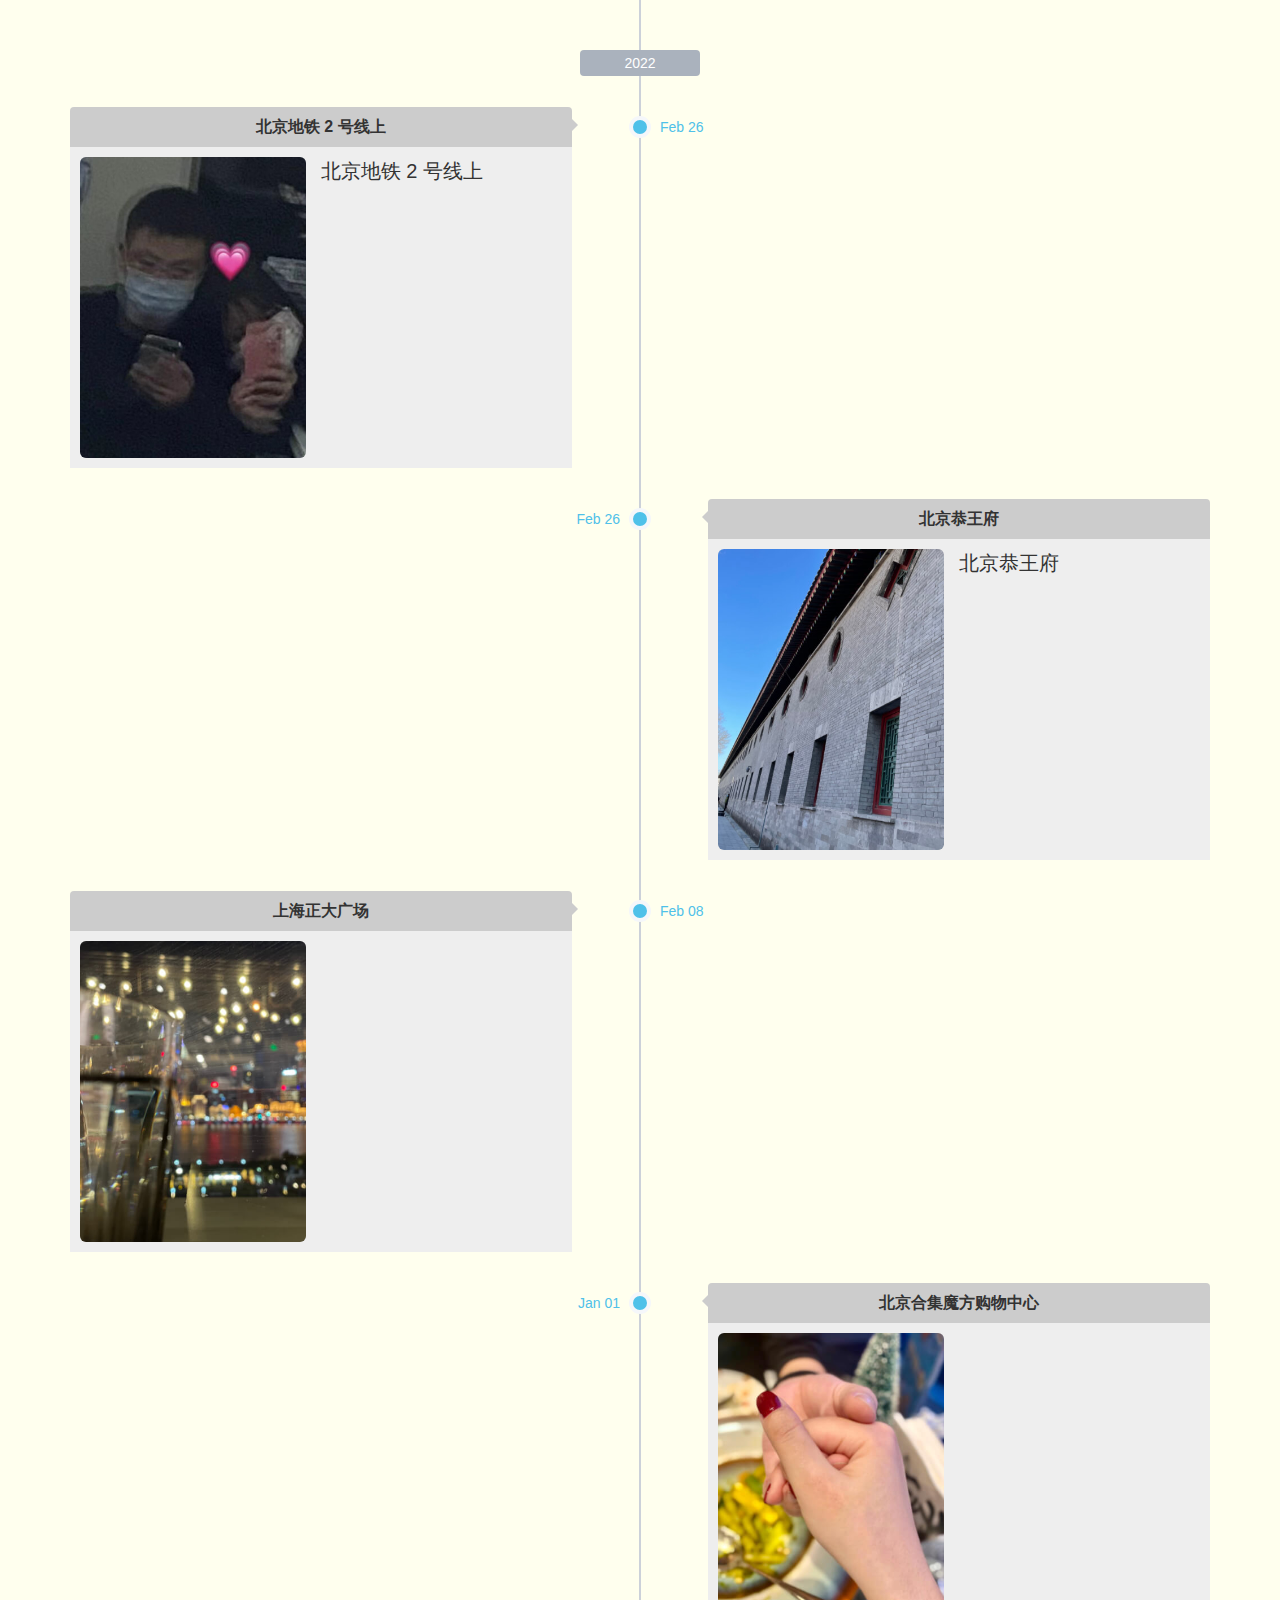
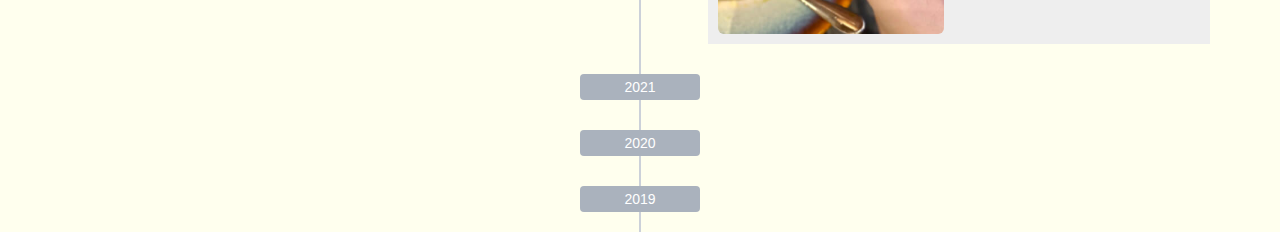
==== timeline/index.html @ 3b794067 "timeline-2022" ====
﻿<!DOCTYPE html>
<html lang="zh">
<head>
  <meta charset="UTF-8">
  <meta http-equiv="X-UA-Compatible" content="IE=edge,chrome=1">
  <meta name="viewport" content="width=device-width, initial-scale=1.0">
  <title>Miss Liao and Mr Ye -- Timeline</title>
  <link href="https://cdn.jsdelivr.net/npm/bootstrap@3.3.4/dist/css/bootstrap.min.css" rel="stylesheet">
  <link rel="stylesheet" type="text/css" href="style.css" />
  <link rel="stylesheet" type="text/css" href="../style.css" />
</head>
<body>
  <div class="container">
    <div class="row">
      <div class="col-md-12">
        <div class="VivaTimeline">
          <dl>
            <dt>2022</dt>
            <dd class="pos-left clearfix">
              <div class="circ"></div>
              <div class="time">Feb 26</div>
              <div class="events">
                <div class="events-header">北京地铁 2 号线上</div>
                <div class="events-body">
                  <div class="row">
                    <div class="col-md-6 pull-left">
                      <img class="events-object img-responsive img-rounded" src="images/2022/004.jpg" />
                    </div>
                    <div class="events-desc">
                      北京地铁 2 号线上
                    </div>
                  </div>
                </div>
              </div>
            </dd>
            <dd class="pos-right clearfix">
              <div class="circ"></div>
              <div class="time">Feb 26</div>
              <div class="events">
                <div class="events-header">北京恭王府</div>
                <div class="events-body">
                  <div class="row">
                    <div class="col-md-6 pull-left">
                      <img class="events-object img-responsive img-rounded" src="images/2022/003.jpg" />
                    </div>
                    <div class="events-desc">
                      北京恭王府
                    </div>
                  </div>
                </div>
              </div>
            </dd>
            <dd class="pos-left clearfix">
              <div class="circ"></div>
              <div class="time">Feb 08</div>
              <div class="events">
                <div class="events-header">上海正大广场</div>
                <div class="events-body">
                  <div class="row">
                    <div class="col-md-6 pull-left">
                      <img class="events-object img-responsive img-rounded" src="images/2022/002.jpg" />
                    </div>
                    <div class="events-desc">
                      
                    </div>
                  </div>
                </div>
              </div>
            </dd>
            <dd class="pos-right clearfix">
              <div class="circ"></div>
              <div class="time">Jan 01</div>
              <div class="events">
                <div class="events-header">北京合集魔方购物中心</div>
                <div class="events-body">
                  <div class="row">
                    <div class="col-md-6 pull-left">
                      <img class="events-object img-responsive img-rounded" src="images/2022/001.jpg" />
                    </div>
                    <div class="events-desc">
                      
                    </div>
                  </div>
                </div>
              </div>
            </dd>
            <dt>2021</dt>
            <dt>2020</dt>
            <dt>2019</dt>
          </dl>
        </div>
      </div>
    </div>
  </div>
  <script src="https://cdn.jsdelivr.net/npm/jquery@3.6.0/dist/jquery.min.js"></script>
  <script src="https://cdn.jsdelivr.net/npm/bootstrap@3.3.4/dist/js/bootstrap.min.js"></script>
  <script type="text/javascript" src="script.js"></script>
  <script type="text/javascript">
    $(document).ready(function () {
      $('.VivaTimeline').vivaTimeline({
        carousel: true,
        carouselTime: 3000
      });
    });
  </script>
</body>
</html>
---- timeline/style.css ----
.VivaTimeline dl {
    position: relative;
    top: 0;
    padding: 20px 0;
    margin: 0
}

.VivaTimeline dl:before {
    position: absolute;
    top: 0;
    bottom: 0;
    left: 50%;
    z-index: 100;
    width: 2px;
    margin-left: -1px;
    content: '';
    background-color: #ccd1d9
}

.VivaTimeline dl dt {
    position: relative;
    top: 30px;
    z-index: 200;
    width: 120px;
    padding: 3px 5px;
    margin: 0 auto 30px;
    font-weight: 400;
    color: #fff;
    text-align: center;
    background-color: #aab2bd;
    border-radius: 4px;
    -webkit-border-radius: 4px;
    -moz-border-radius: 4px
}

.VivaTimeline dl dd {
    position: relative;
    z-index: 200
}

.VivaTimeline dl dd .circ {
    position: absolute;
    top: 40px;
    left: 50%;
    z-index: 200;
    width: 22px;
    height: 22px;
    margin-left: -11px;
    background-color: #4fc1e9;
    border: 4px solid #f5f7fa;
    border-radius: 50%;
    -webkit-border-radius: 50%;
    -moz-border-radius: 50%
}

.VivaTimeline dl dd .time {
    position: absolute;
    top: 31px;
    left: 50%;
    display: inline-block;
    width: 100px;
    padding: 10px 20px;
    color: #4fc1e9
}

.VivaTimeline dl dd .events {
    position: relative;
    width: 44%;
    padding: 10px 0 0;
    margin-top: 31px;
    background-color: #CCC;
    border-radius: 4px;
    -webkit-border-radius: 4px;
    -moz-border-radius: 4px
}

.VivaTimeline dl dd .events:before {
    position: absolute;
    top: 12px;
    width: 0;
    height: 0;
    content: '';
    border-style: solid;
    border-width: 6px
}

.VivaTimeline dl dd .events .events-object {
    margin: 0 auto;
}

.VivaTimeline dl dd .events .events-header {
    min-height: 30px;
    line-height: 20px;
    text-align: center;
    font-size: 16px;
    font-weight: bold;
    cursor: pointer;
}

.VivaTimeline dl dd .events .events-body {
    overflow: hidden;
    zoom: 1;
    background-color: #EEE;
    padding: 10px;    
}
.VivaTimeline dl dd .events .events-body .row{
    display: none;  
}

.VivaTimeline dl dd .events .events-body .events-desc {
    padding: 0 30px;
    font-size: 20px;
}

.VivaTimeline dl dd .events .events-footer {
    text-align:center;
}
.VivaTimeline dl dd .events .events-footer ol {
    list-style: none; 
    margin: 0 auto; 
    padding: 0;
}
.VivaTimeline dl dd .events .events-footer ol li {
    background: #32b487; 
    border-radius: 5px; 
    margin: 10px; 
    display: inline-block; 
    width: 10px; 
    height: 10px;
    cursor: pointer;
}
.VivaTimeline dl dd .events .events-footer ol .active{
    transform: scale(2);
}

.VivaTimeline dl dd.pos-right .time {
    margin-left: -100px;
    text-align: right
}

.VivaTimeline dl dd.pos-right .events {
    float: right
}

.VivaTimeline dl dd.pos-right .events:before {
    left: -12px;
    border-color: transparent #CCC transparent transparent
}

.VivaTimeline dl dd.pos-left .time {
    margin-left: 0;
    text-align: left
}

.VivaTimeline dl dd.pos-left .events {
    float: left
}

.VivaTimeline dl dd.pos-left .events:before {
    right: -12px;
    border-color: transparent transparent transparent #CCC
}

.VivaTimeline .carousel-indicators{
    bottom: 0;
}

@media screen and (max-width: 767px) {
    .VivaTimeline dl:before {
        left: 90px
    }
    .VivaTimeline dl dt {
        margin: 0 30px 30px
    }
    .VivaTimeline dl dd .circ {
        left: 90px
    }
    .VivaTimeline dl dd .time {
        left: 20px
    }
    .VivaTimeline dl dd.pos-left .time {
        padding: 10px 0;
        margin-left: 0;
        text-align: left
    }
    .VivaTimeline dl dd.pos-left .events {
        float: right;
        width: 73%;
        margin-right: 4%;
    }
    .VivaTimeline dl dd.pos-left .events:before {
        left: -12px;
        border-color: transparent #CCC transparent transparent
    }
    .VivaTimeline dl dd.pos-right .time {
        padding: 10px 0;
        margin-left: 0;
        text-align: left
    }
    .VivaTimeline dl dd.pos-right .events {
        float: right;
        width: 73%;
        margin-right: 4%;
    }
}

@media screen and (max-width: 500px) {
    .VivaTimeline dl dd.pos-left .events {
        float: right;
        width: 63%;
        margin-right: 4%;
    }
    .VivaTimeline dl dd.pos-right .events {
        float: right;
        width: 63%;
        margin-right: 4%;
    }
}
---- style.css ----
@font-face {
    font-family: digit;
    src: url("digital-7_mono.ttf") format("truetype");
}

body {
    margin: 0;
    padding: 0;
    background: #ffe;
    overflow: auto
}

a:link {
    text-decoration: none;
    color: black;
}
a:visited {
    text-decoration: none;
    color: black;
}
a:hover {
    text-decoration: none;
    color: black;
}
a:active {
    text-decoration: none;
    color: black;
}
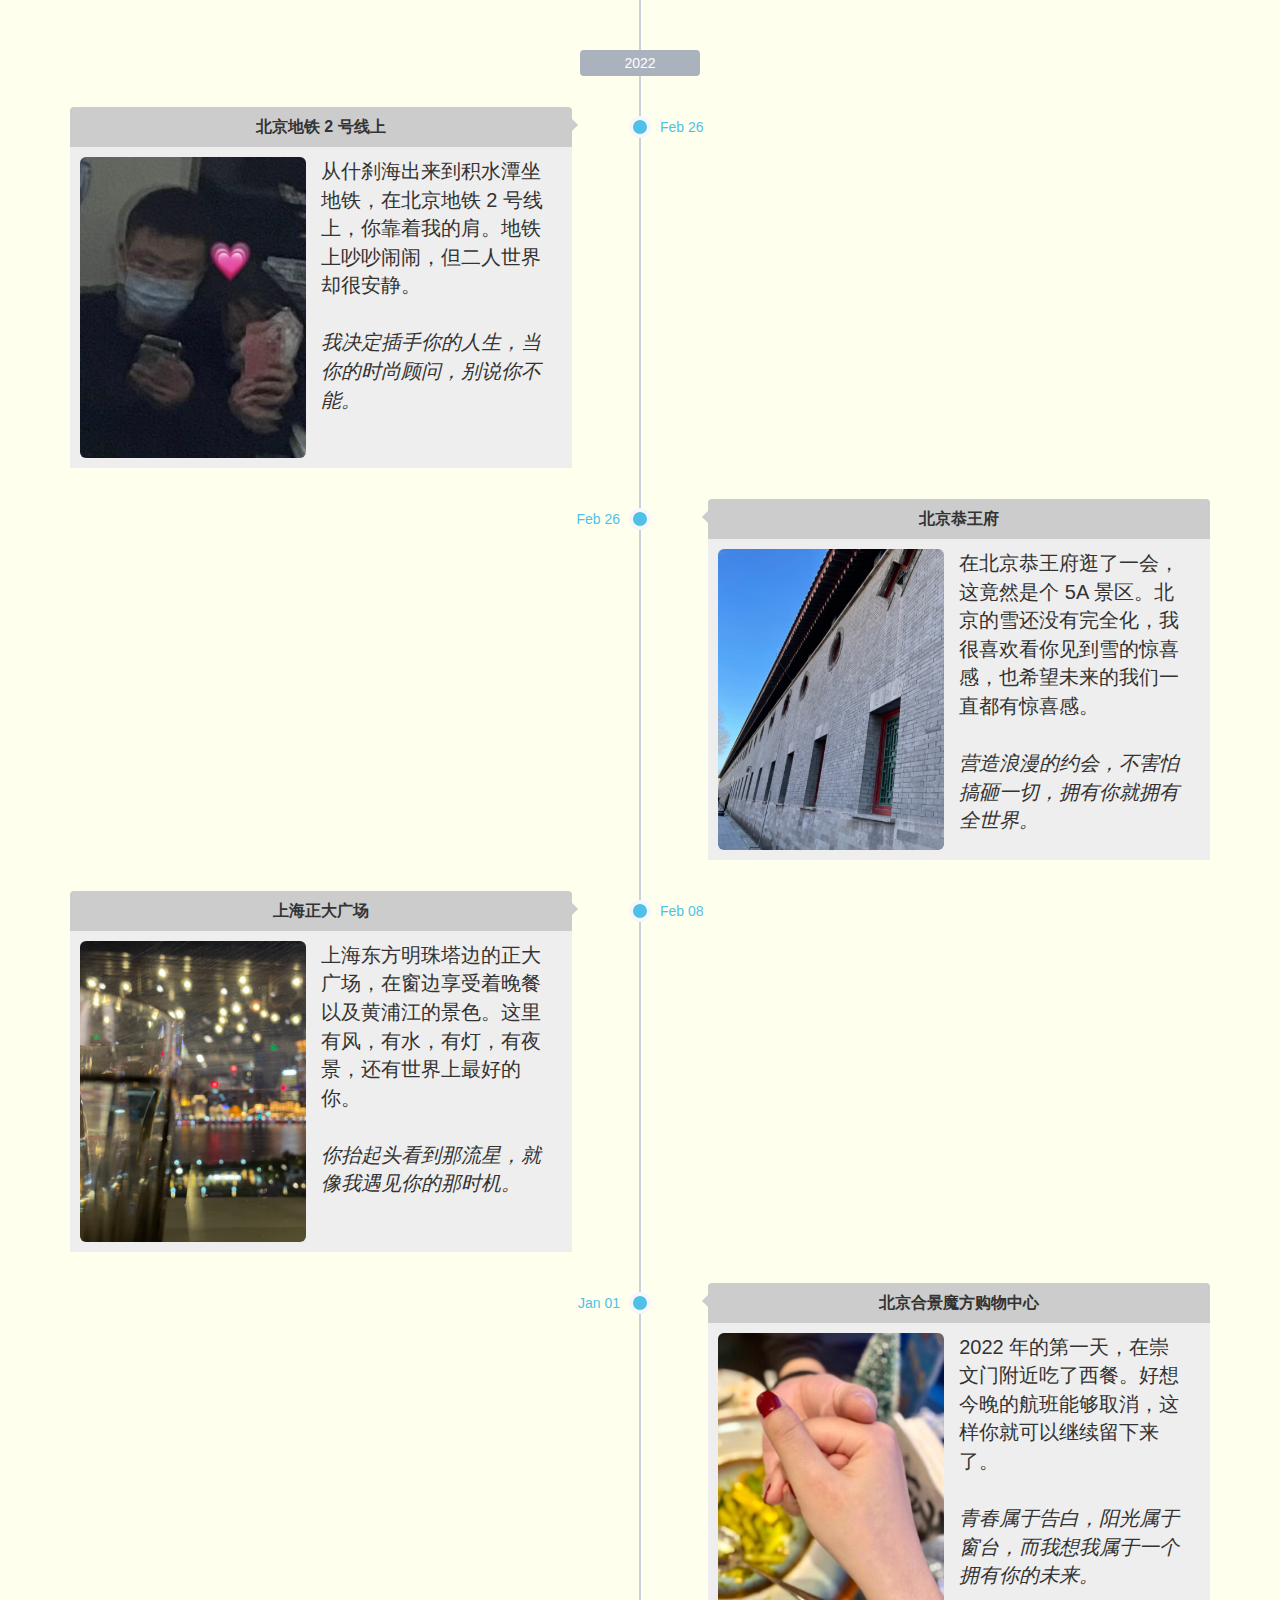
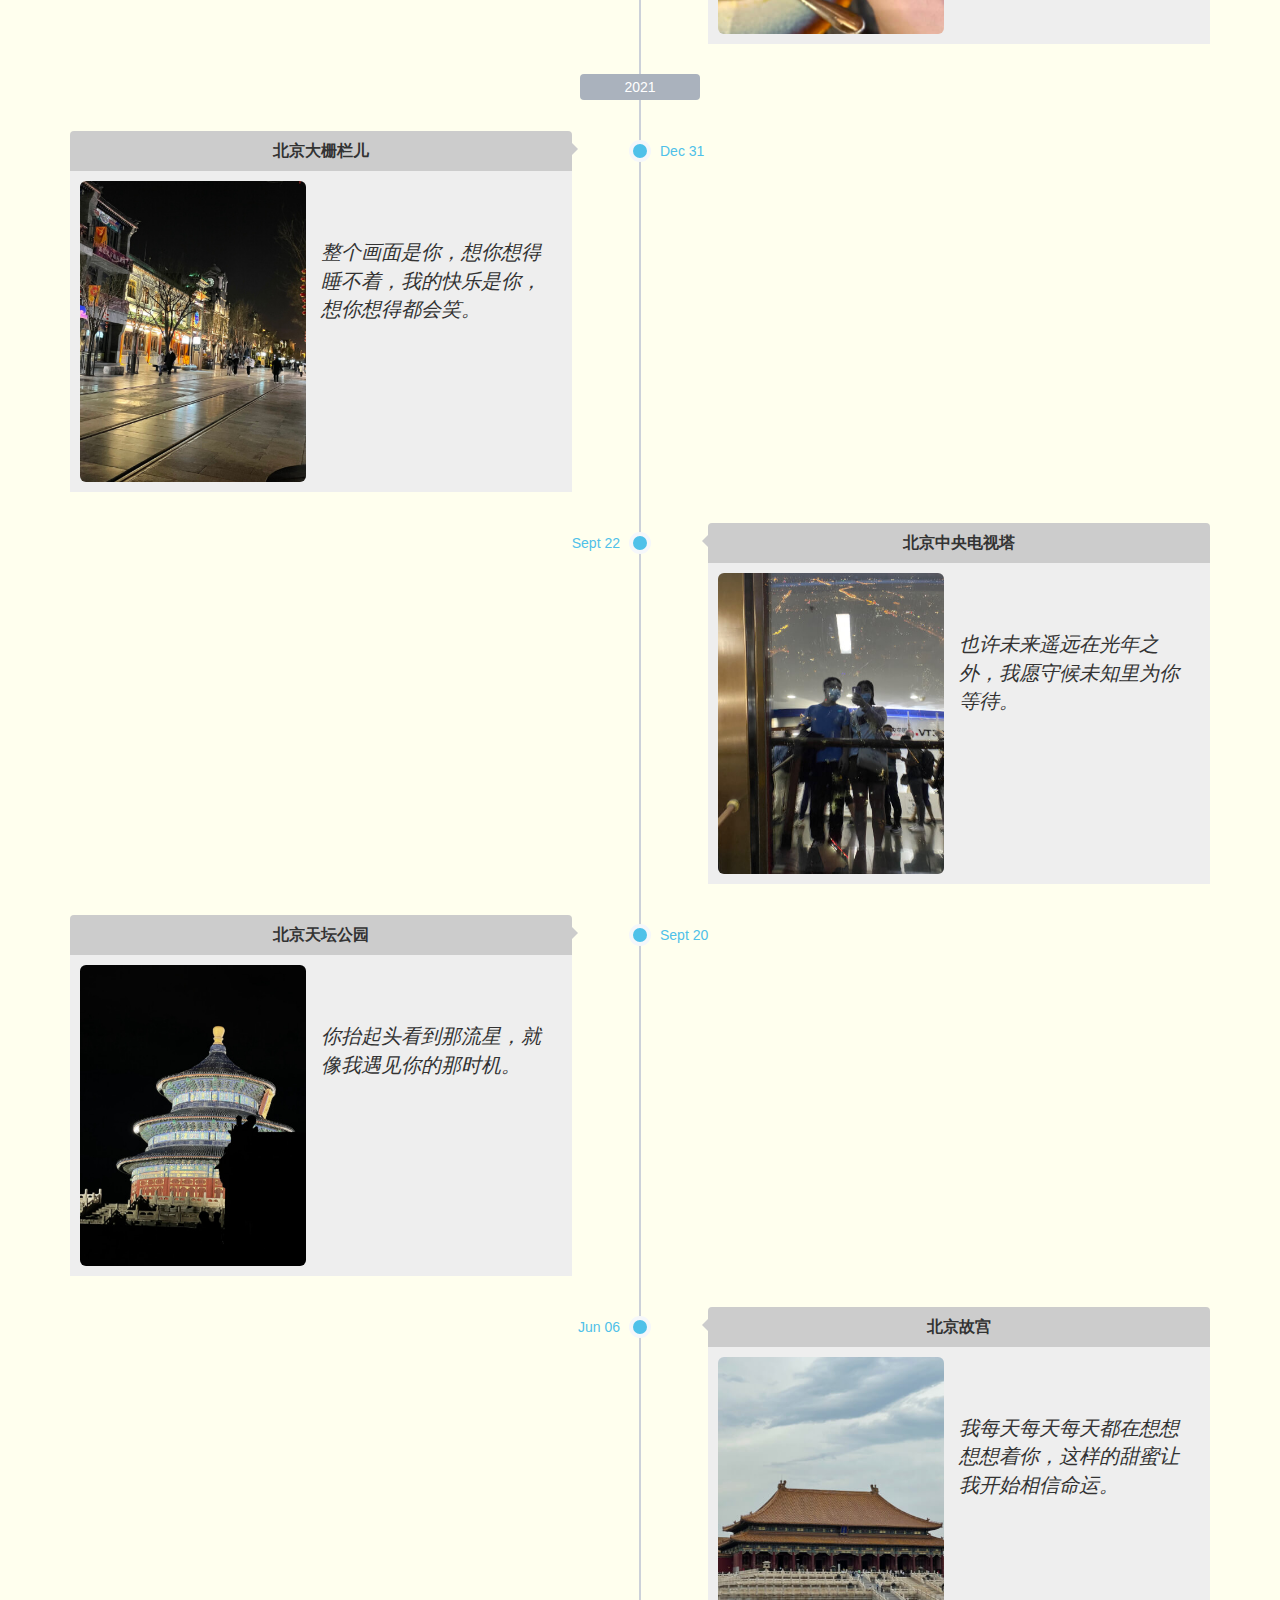
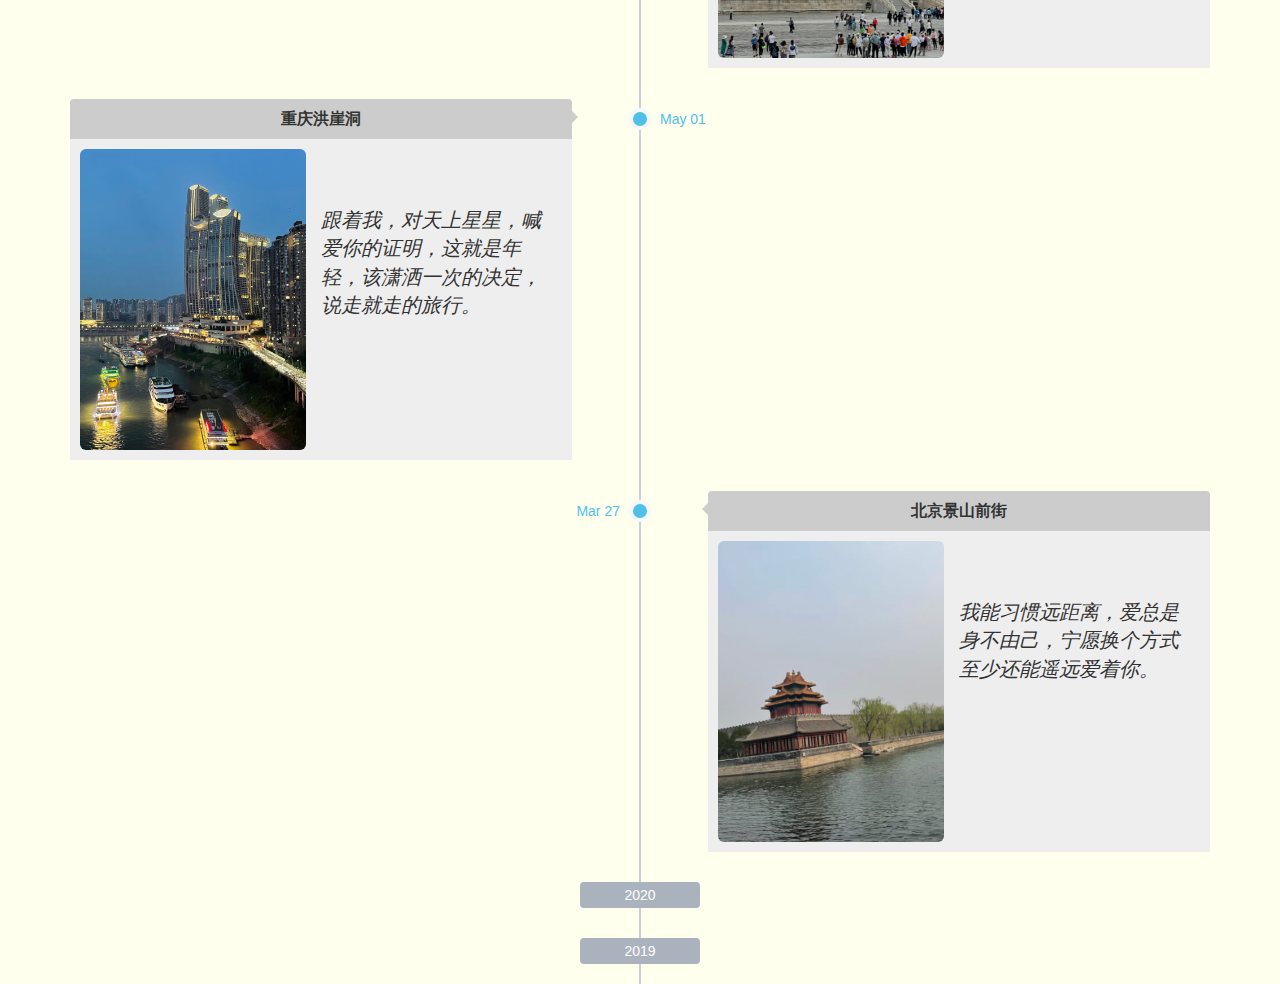
==== commit 3bd69bdd: "lyrics" ====
--- a/timeline/index.html
+++ b/timeline/index.html
@@ -27,7 +27,8 @@
                       <img class="events-object img-responsive img-rounded" src="images/2022/004.jpg" />
                     </div>
                     <div class="events-desc">
-                      北京地铁 2 号线上
+                      从什刹海出来到积水潭坐地铁，在北京地铁 2 号线上，你靠着我的肩。地铁上吵吵闹闹，但二人世界却很安静。
+                      <br/><br/><i>我决定插手你的人生，当你的时尚顾问，别说你不能。</i>
                     </div>
                   </div>
                 </div>
@@ -44,7 +45,8 @@
                       <img class="events-object img-responsive img-rounded" src="images/2022/003.jpg" />
                     </div>
                     <div class="events-desc">
-                      北京恭王府
+                      在北京恭王府逛了一会，这竟然是个 5A 景区。北京的雪还没有完全化，我很喜欢看你见到雪的惊喜感，也希望未来的我们一直都有惊喜感。
+                      <br/><br/><i>营造浪漫的约会，不害怕搞砸一切，拥有你就拥有全世界。</i>
                     </div>
                   </div>
                 </div>
@@ -61,7 +63,8 @@
                       <img class="events-object img-responsive img-rounded" src="images/2022/002.jpg" />
                     </div>
                     <div class="events-desc">
-                      
+                      上海东方明珠塔边的正大广场，在窗边享受着晚餐以及黄浦江的景色。这里有风，有水，有灯，有夜景，还有世界上最好的你。
+                      <br/><br/><i>你抬起头看到那流星，就像我遇见你的那时机。</i>
                     </div>
                   </div>
                 </div>
@@ -71,20 +74,123 @@
               <div class="circ"></div>
               <div class="time">Jan 01</div>
               <div class="events">
-                <div class="events-header">北京合集魔方购物中心</div>
+                <div class="events-header">北京合景魔方购物中心</div>
                 <div class="events-body">
                   <div class="row">
                     <div class="col-md-6 pull-left">
                       <img class="events-object img-responsive img-rounded" src="images/2022/001.jpg" />
                     </div>
                     <div class="events-desc">
-                      
+                      2022 年的第一天，在崇文门附近吃了西餐。好想今晚的航班能够取消，这样你就可以继续留下来了。
+                      <br/><br/><i>青春属于告白，阳光属于窗台，而我想我属于一个拥有你的未来。</i>
                     </div>
                   </div>
                 </div>
               </div>
             </dd>
             <dt>2021</dt>
+            <dd class="pos-left clearfix">
+              <div class="circ"></div>
+              <div class="time">Dec 31</div>
+              <div class="events">
+                <div class="events-header">北京大栅栏儿</div>
+                <div class="events-body">
+                  <div class="row">
+                    <div class="col-md-6 pull-left">
+                      <img class="events-object img-responsive img-rounded" src="images/2021/006.jpg" />
+                    </div>
+                    <div class="events-desc">
+                      <br/><br/><i>整个画面是你，想你想得睡不着，我的快乐是你，想你想得都会笑。</i>
+                    </div>
+                  </div>
+                </div>
+              </div>
+            </dd>
+            <dd class="pos-right clearfix">
+              <div class="circ"></div>
+              <div class="time">Sept 22</div>
+              <div class="events">
+                <div class="events-header">北京中央电视塔</div>
+                <div class="events-body">
+                  <div class="row">
+                    <div class="col-md-6 pull-left">
+                      <img class="events-object img-responsive img-rounded" src="images/2021/005.jpg" />
+                    </div>
+                    <div class="events-desc">
+                      <br/><br/><i>也许未来遥远在光年之外，我愿守候未知里为你等待。</i>
+                    </div>
+                  </div>
+                </div>
+              </div>
+            </dd>
+            <dd class="pos-left clearfix">
+              <div class="circ"></div>
+              <div class="time">Sept 20</div>
+              <div class="events">
+                <div class="events-header">北京天坛公园</div>
+                <div class="events-body">
+                  <div class="row">
+                    <div class="col-md-6 pull-left">
+                      <img class="events-object img-responsive img-rounded" src="images/2021/004.jpg" />
+                    </div>
+                    <div class="events-desc">
+                      <br/><br/><i>你抬起头看到那流星，就像我遇见你的那时机。</i>
+                    </div>
+                  </div>
+                </div>
+              </div>
+            </dd>
+            <dd class="pos-right clearfix">
+              <div class="circ"></div>
+              <div class="time">Jun 06</div>
+              <div class="events">
+                <div class="events-header">北京故宫</div>
+                <div class="events-body">
+                  <div class="row">
+                    <div class="col-md-6 pull-left">
+                      <img class="events-object img-responsive img-rounded" src="images/2021/003.jpg" />
+                    </div>
+                    <div class="events-desc">
+                      <br/><br/><i>我每天每天每天都在想想想想着你，这样的甜蜜让我开始相信命运。</i>
+                    </div>
+                  </div>
+                </div>
+              </div>
+            </dd>
+            <dd class="pos-left clearfix">
+              <div class="circ"></div>
+              <div class="time">May 01</div>
+              <div class="events">
+                <div class="events-header">重庆洪崖洞</div>
+                <div class="events-body">
+                  <div class="row">
+                    <div class="col-md-6 pull-left">
+                      <img class="events-object img-responsive img-rounded" src="images/2021/002.jpg" />
+                    </div>
+                    <div class="events-desc">
+                      <br/><br/><i>跟着我，对天上星星，喊爱你的证明，这就是年轻，该潇洒一次的决定，说走就走的旅行。</i>
+                    </div>
+                  </div>
+                </div>
+              </div>
+            </dd>
+            <dd class="pos-right clearfix">
+              <div class="circ"></div>
+              <div class="time">Mar 27</div>
+              <div class="events">
+                <div class="events-header">北京景山前街</div>
+                <div class="events-body">
+                  <div class="row">
+                    <div class="col-md-6 pull-left">
+                      <img class="events-object img-responsive img-rounded" src="images/2021/001.jpg" />
+                    </div>
+                    <div class="events-desc">
+                      <br/><br/><i>我能习惯远距离，爱总是身不由己，宁愿换个方式至少还能遥远爱着你。</i>
+                    </div>
+                  </div>
+                </div>
+              </div>
+            </dd>
             <dt>2020</dt>
             <dt>2019</dt>
           </dl>
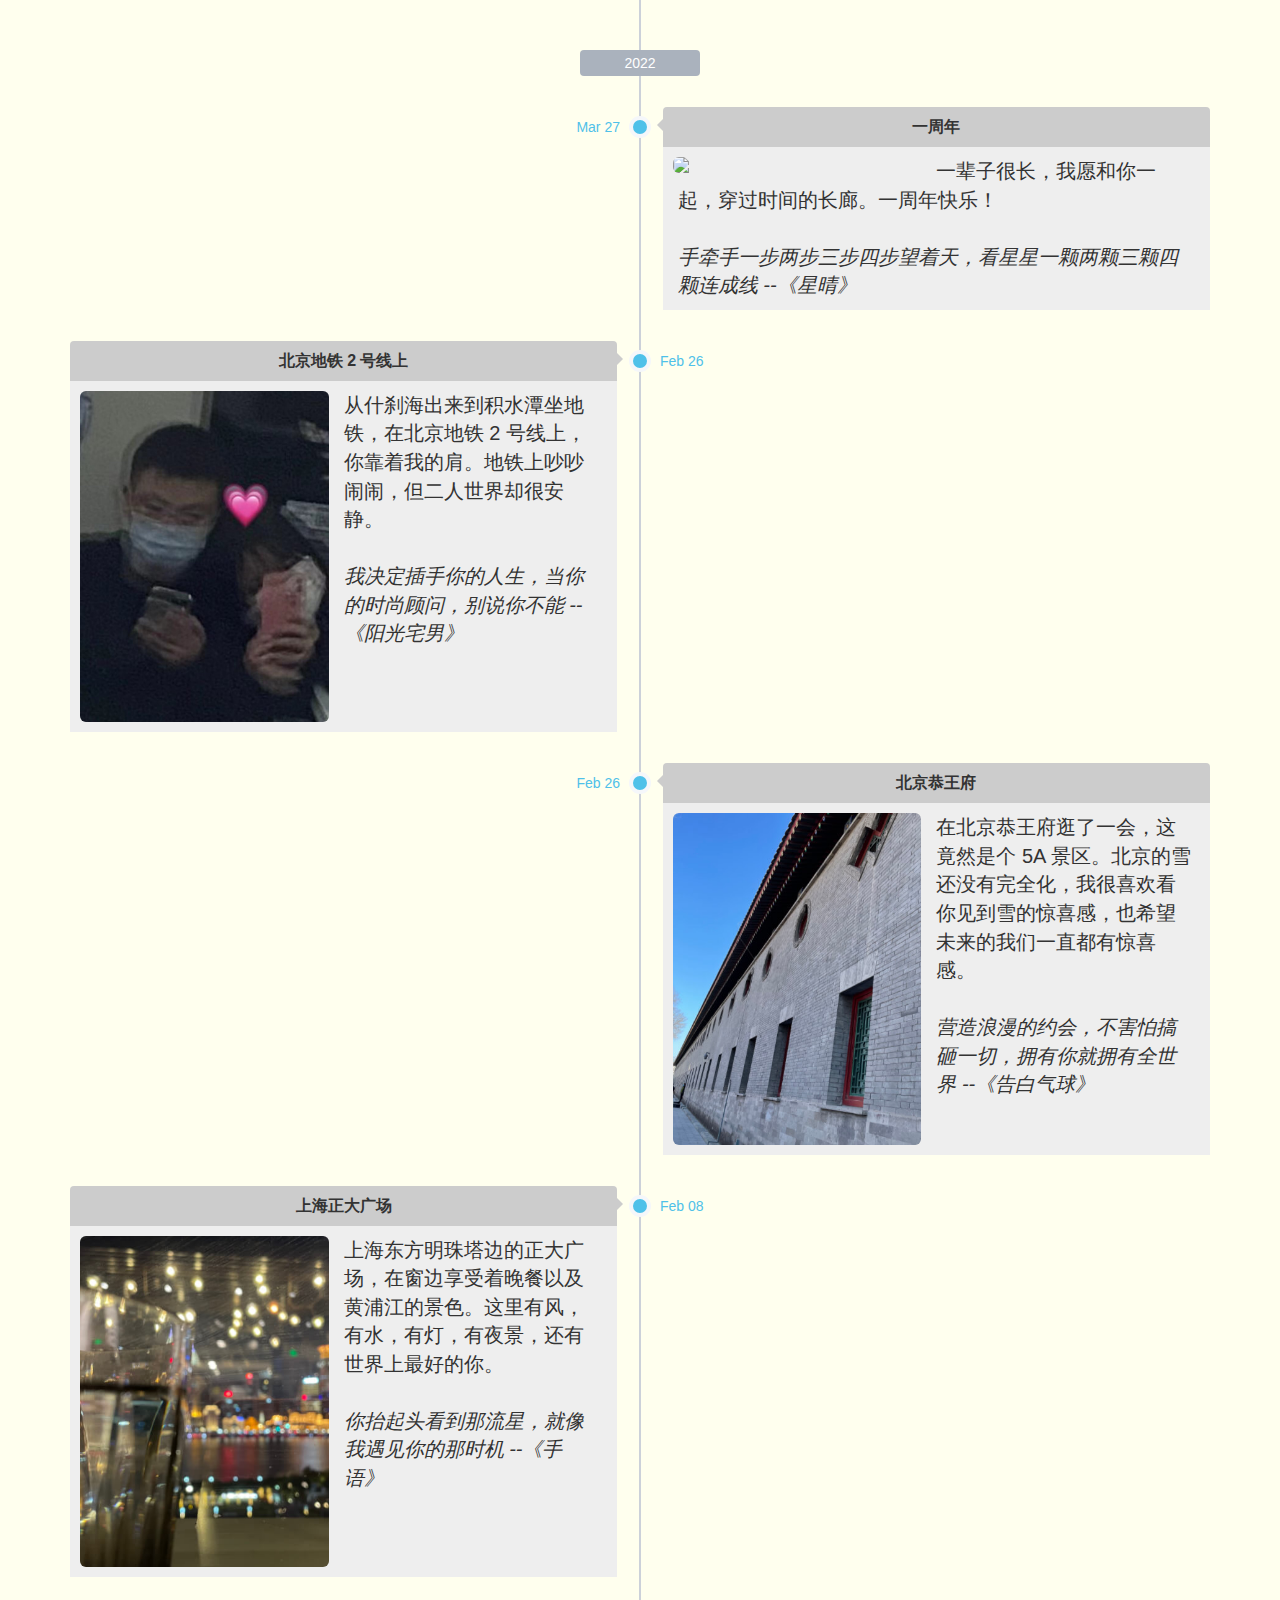
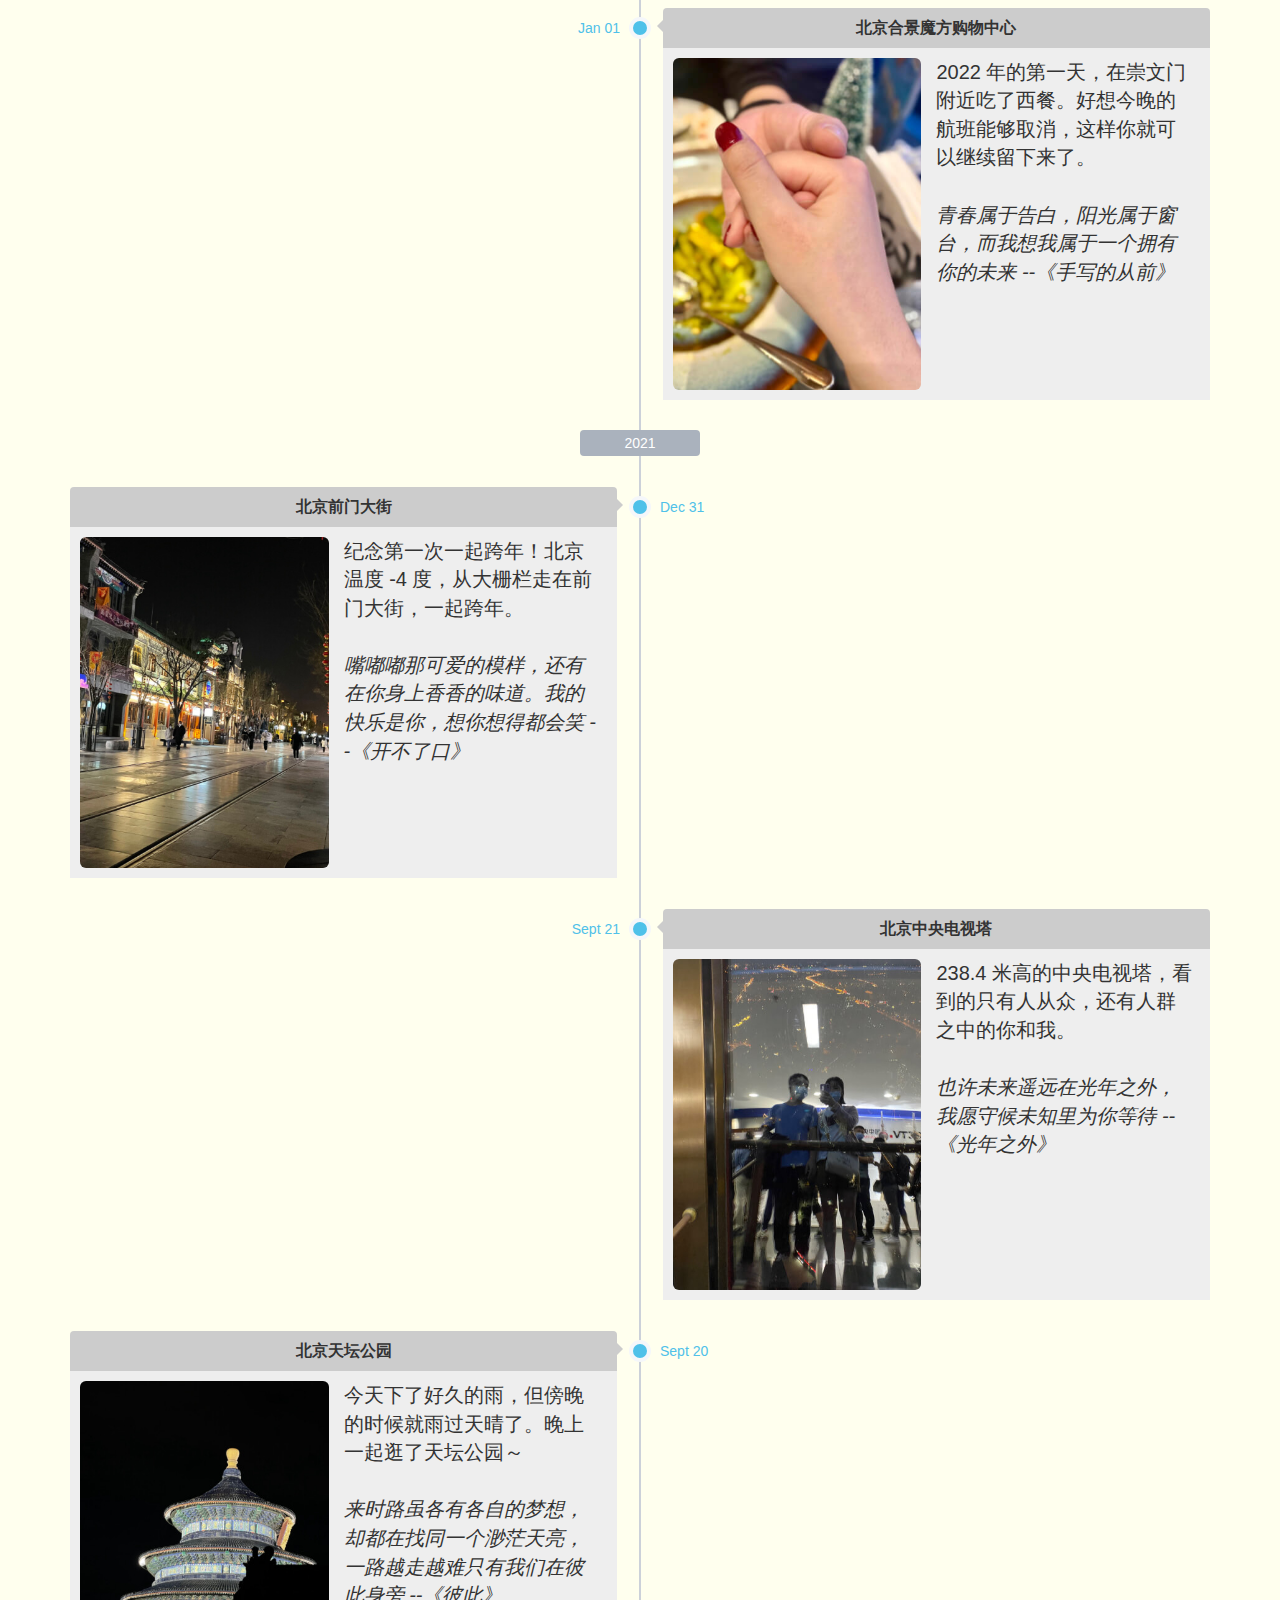
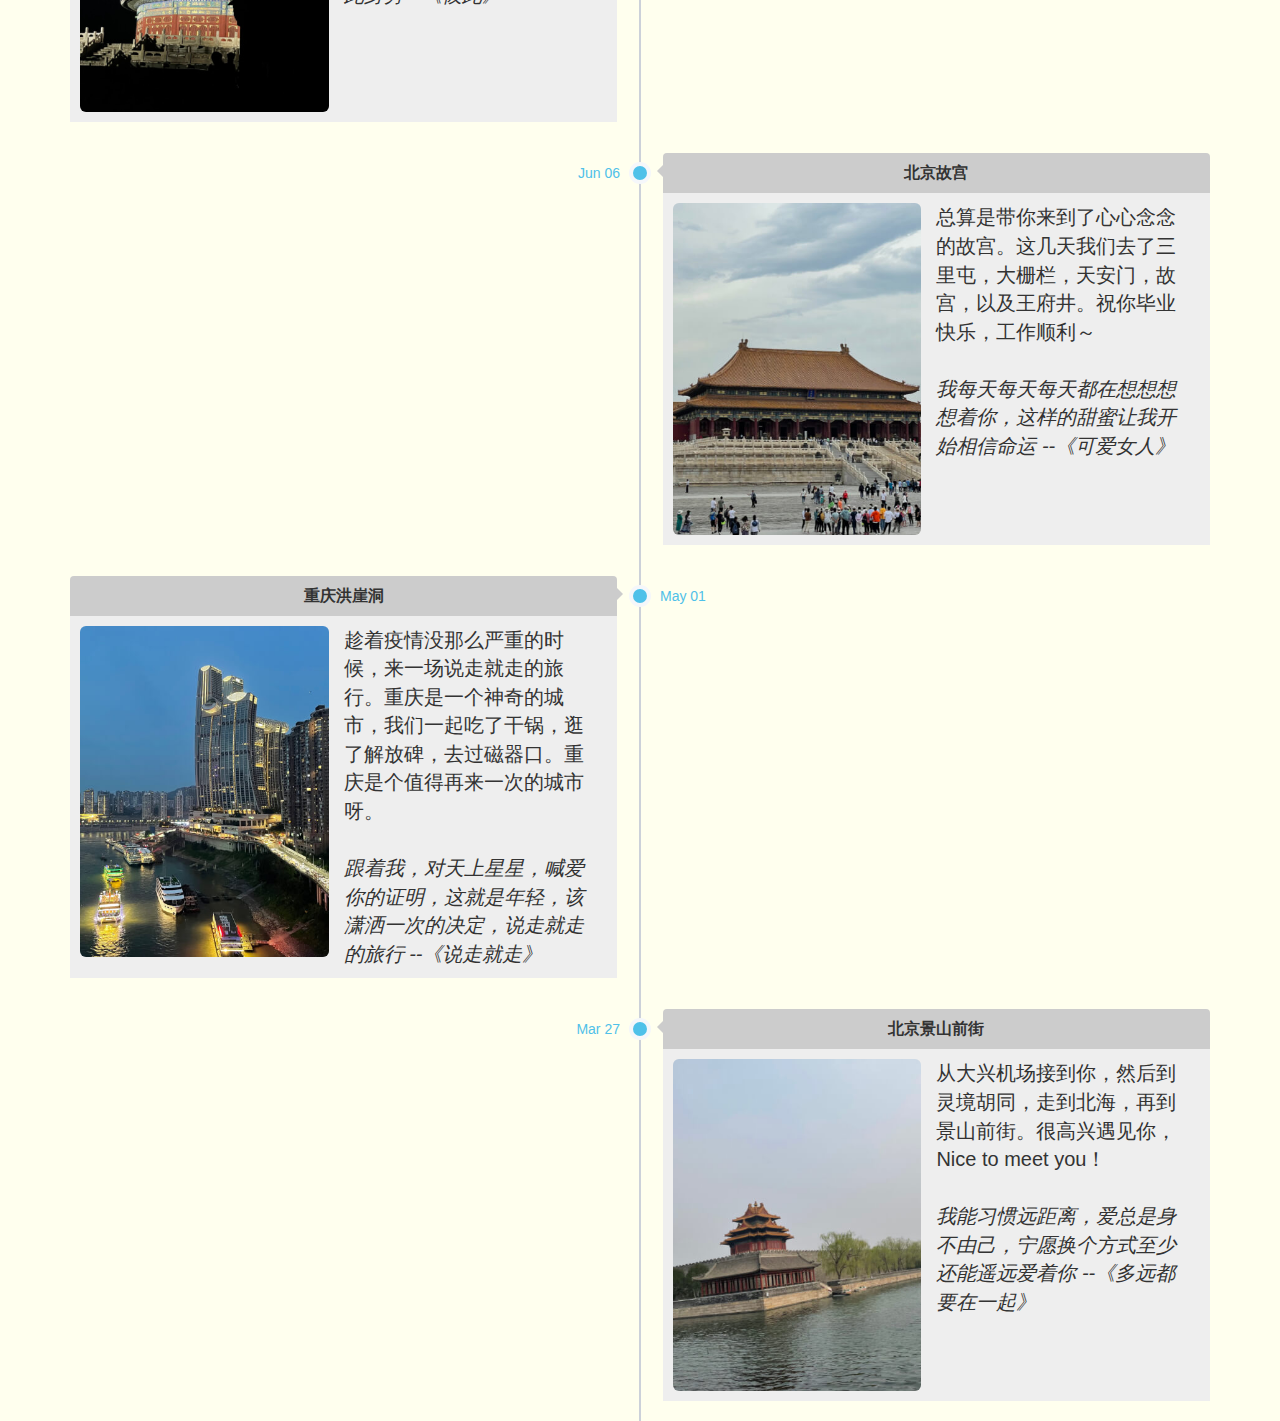
==== commit 36330e4e: "timeline-2021" ====
--- a/timeline/index.html
+++ b/timeline/index.html
@@ -16,6 +16,24 @@
         <div class="VivaTimeline">
           <dl>
             <dt>2022</dt>
+            <dd class="pos-right clearfix">
+              <div class="circ"></div>
+              <div class="time">Mar 27</div>
+              <div class="events">
+                <div class="events-header">一周年</div>
+                <div class="events-body">
+                  <div class="row">
+                    <div class="col-md-6 pull-left">
+                      <img class="events-object img-responsive img-rounded" src="images/2022/005.jpg" />
+                    </div>
+                    <div class="events-desc">
+                      一辈子很长，我愿和你一起，穿过时间的长廊。一周年快乐！
+                      <br/><br/><i>手牵手一步两步三步四步望着天，看星星一颗两颗三颗四颗连成线 --《星晴》</i>
+                    </div>
+                  </div>
+                </div>
+              </div>
+            </dd>
             <dd class="pos-left clearfix">
               <div class="circ"></div>
               <div class="time">Feb 26</div>
@@ -28,7 +46,7 @@
                     </div>
                     <div class="events-desc">
                       从什刹海出来到积水潭坐地铁，在北京地铁 2 号线上，你靠着我的肩。地铁上吵吵闹闹，但二人世界却很安静。
-                      <br/><br/><i>我决定插手你的人生，当你的时尚顾问，别说你不能。</i>
+                      <br/><br/><i>我决定插手你的人生，当你的时尚顾问，别说你不能 --《阳光宅男》</i>
                     </div>
                   </div>
                 </div>
@@ -46,7 +64,7 @@
                     </div>
                     <div class="events-desc">
                       在北京恭王府逛了一会，这竟然是个 5A 景区。北京的雪还没有完全化，我很喜欢看你见到雪的惊喜感，也希望未来的我们一直都有惊喜感。
-                      <br/><br/><i>营造浪漫的约会，不害怕搞砸一切，拥有你就拥有全世界。</i>
+                      <br/><br/><i>营造浪漫的约会，不害怕搞砸一切，拥有你就拥有全世界 --《告白气球》</i>
                     </div>
                   </div>
                 </div>
@@ -64,7 +82,7 @@
                     </div>
                     <div class="events-desc">
                       上海东方明珠塔边的正大广场，在窗边享受着晚餐以及黄浦江的景色。这里有风，有水，有灯，有夜景，还有世界上最好的你。
-                      <br/><br/><i>你抬起头看到那流星，就像我遇见你的那时机。</i>
+                      <br/><br/><i>你抬起头看到那流星，就像我遇见你的那时机 --《手语》</i>
                     </div>
                   </div>
                 </div>
@@ -82,7 +100,7 @@
                     </div>
                     <div class="events-desc">
                       2022 年的第一天，在崇文门附近吃了西餐。好想今晚的航班能够取消，这样你就可以继续留下来了。
-                      <br/><br/><i>青春属于告白，阳光属于窗台，而我想我属于一个拥有你的未来。</i>
+                      <br/><br/><i>青春属于告白，阳光属于窗台，而我想我属于一个拥有你的未来 --《手写的从前》</i>
                     </div>
                   </div>
                 </div>
@@ -93,22 +111,23 @@
               <div class="circ"></div>
               <div class="time">Dec 31</div>
               <div class="events">
-                <div class="events-header">北京大栅栏儿</div>
+                <div class="events-header">北京前门大街</div>
                 <div class="events-body">
                   <div class="row">
                     <div class="col-md-6 pull-left">
                       <img class="events-object img-responsive img-rounded" src="images/2021/006.jpg" />
                     </div>
                     <div class="events-desc">
-                      <br/><br/><i>整个画面是你，想你想得睡不着，我的快乐是你，想你想得都会笑。</i>
-                    </div>
-                  </div>
-                </div>
-              </div>
-            </dd>
-            <dd class="pos-right clearfix">
-              <div class="circ"></div>
-              <div class="time">Sept 22</div>
+                      纪念第一次一起跨年！北京温度 -4 度，从大栅栏走在前门大街，一起跨年。
+                      <br/><br/><i>嘴嘟嘟那可爱的模样，还有在你身上香香的味道。我的快乐是你，想你想得都会笑 --《开不了口》</i>
+                    </div>
+                  </div>
+                </div>
+              </div>
+            </dd>
+            <dd class="pos-right clearfix">
+              <div class="circ"></div>
+              <div class="time">Sept 21</div>
               <div class="events">
                 <div class="events-header">北京中央电视塔</div>
                 <div class="events-body">
@@ -117,7 +136,8 @@
                       <img class="events-object img-responsive img-rounded" src="images/2021/005.jpg" />
                     </div>
                     <div class="events-desc">
-                      <br/><br/><i>也许未来遥远在光年之外，我愿守候未知里为你等待。</i>
+                      238.4 米高的中央电视塔，看到的只有人从众，还有人群之中的你和我。
+                      <br/><br/><i>也许未来遥远在光年之外，我愿守候未知里为你等待 --《光年之外》</i>
                     </div>
                   </div>
                 </div>
@@ -134,7 +154,8 @@
                       <img class="events-object img-responsive img-rounded" src="images/2021/004.jpg" />
                     </div>
                     <div class="events-desc">
-                      <br/><br/><i>你抬起头看到那流星，就像我遇见你的那时机。</i>
+                      今天下了好久的雨，但傍晚的时候就雨过天晴了。晚上一起逛了天坛公园～
+                      <br/><br/><i>来时路虽各有各自的梦想，却都在找同一个渺茫天亮，一路越走越难只有我们在彼此身旁 --《彼此》</i>
                     </div>
                   </div>
                 </div>
@@ -151,7 +172,8 @@
                       <img class="events-object img-responsive img-rounded" src="images/2021/003.jpg" />
                     </div>
                     <div class="events-desc">
-                      <br/><br/><i>我每天每天每天都在想想想想着你，这样的甜蜜让我开始相信命运。</i>
+                      总算是带你来到了心心念念的故宫。这几天我们去了三里屯，大栅栏，天安门，故宫，以及王府井。祝你毕业快乐，工作顺利～
+                      <br/><br/><i>我每天每天每天都在想想想想着你，这样的甜蜜让我开始相信命运 --《可爱女人》</i>
                     </div>
                   </div>
                 </div>
@@ -168,7 +190,8 @@
                       <img class="events-object img-responsive img-rounded" src="images/2021/002.jpg" />
                     </div>
                     <div class="events-desc">
-                      <br/><br/><i>跟着我，对天上星星，喊爱你的证明，这就是年轻，该潇洒一次的决定，说走就走的旅行。</i>
+                      趁着疫情没那么严重的时候，来一场说走就走的旅行。重庆是一个神奇的城市，我们一起吃了干锅，逛了解放碑，去过磁器口。重庆是个值得再来一次的城市呀。
+                      <br/><br/><i>跟着我，对天上星星，喊爱你的证明，这就是年轻，该潇洒一次的决定，说走就走的旅行 --《说走就走》</i>
                     </div>
                   </div>
                 </div>
@@ -185,14 +208,15 @@
                       <img class="events-object img-responsive img-rounded" src="images/2021/001.jpg" />
                     </div>
                     <div class="events-desc">
-                      <br/><br/><i>我能习惯远距离，爱总是身不由己，宁愿换个方式至少还能遥远爱着你。</i>
-                    </div>
-                  </div>
-                </div>
-              </div>
-            </dd>
-            <dt>2020</dt>
-            <dt>2019</dt>
+                      从大兴机场接到你，然后到灵境胡同，走到北海，再到景山前街。很高兴遇见你，Nice to meet you！
+                      <br/><br/><i>我能习惯远距离，爱总是身不由己，宁愿换个方式至少还能遥远爱着你 --《多远都要在一起》</i>
+                    </div>
+                  </div>
+                </div>
+              </div>
+            </dd>
+            <!-- <dt>2020</dt>
+            <dt>2019</dt> -->
           </dl>
         </div>
       </div>
--- a/timeline/style.css
+++ b/timeline/style.css
@@ -65,7 +65,7 @@
 
 .VivaTimeline dl dd .events {
     position: relative;
-    width: 44%;
+    width: 48%;
     padding: 10px 0 0;
     margin-top: 31px;
     background-color: #CCC;
@@ -108,7 +108,7 @@
 }
 
 .VivaTimeline dl dd .events .events-body .events-desc {
-    padding: 0 30px;
+    margin: 0 20px;
     font-size: 20px;
 }
 
@@ -215,4 +215,4 @@
         width: 63%;
         margin-right: 4%;
     }
-}
+}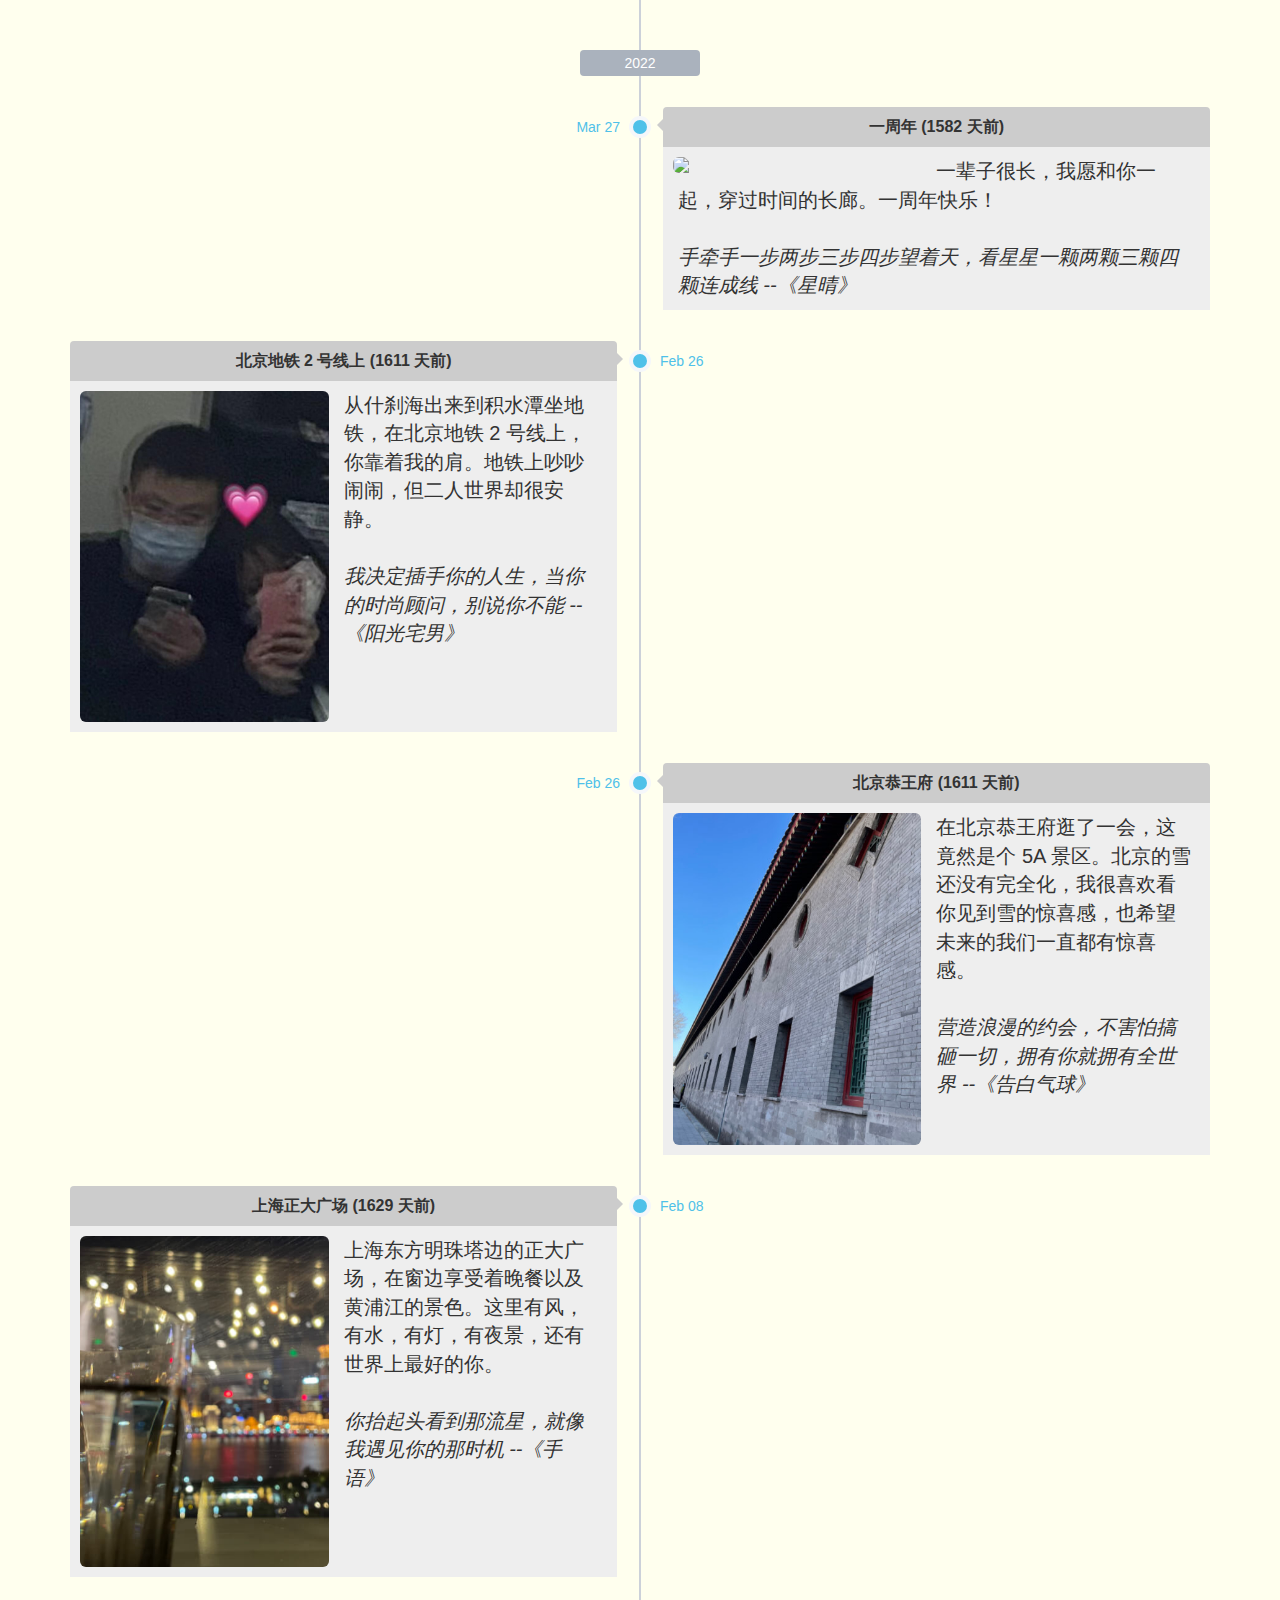
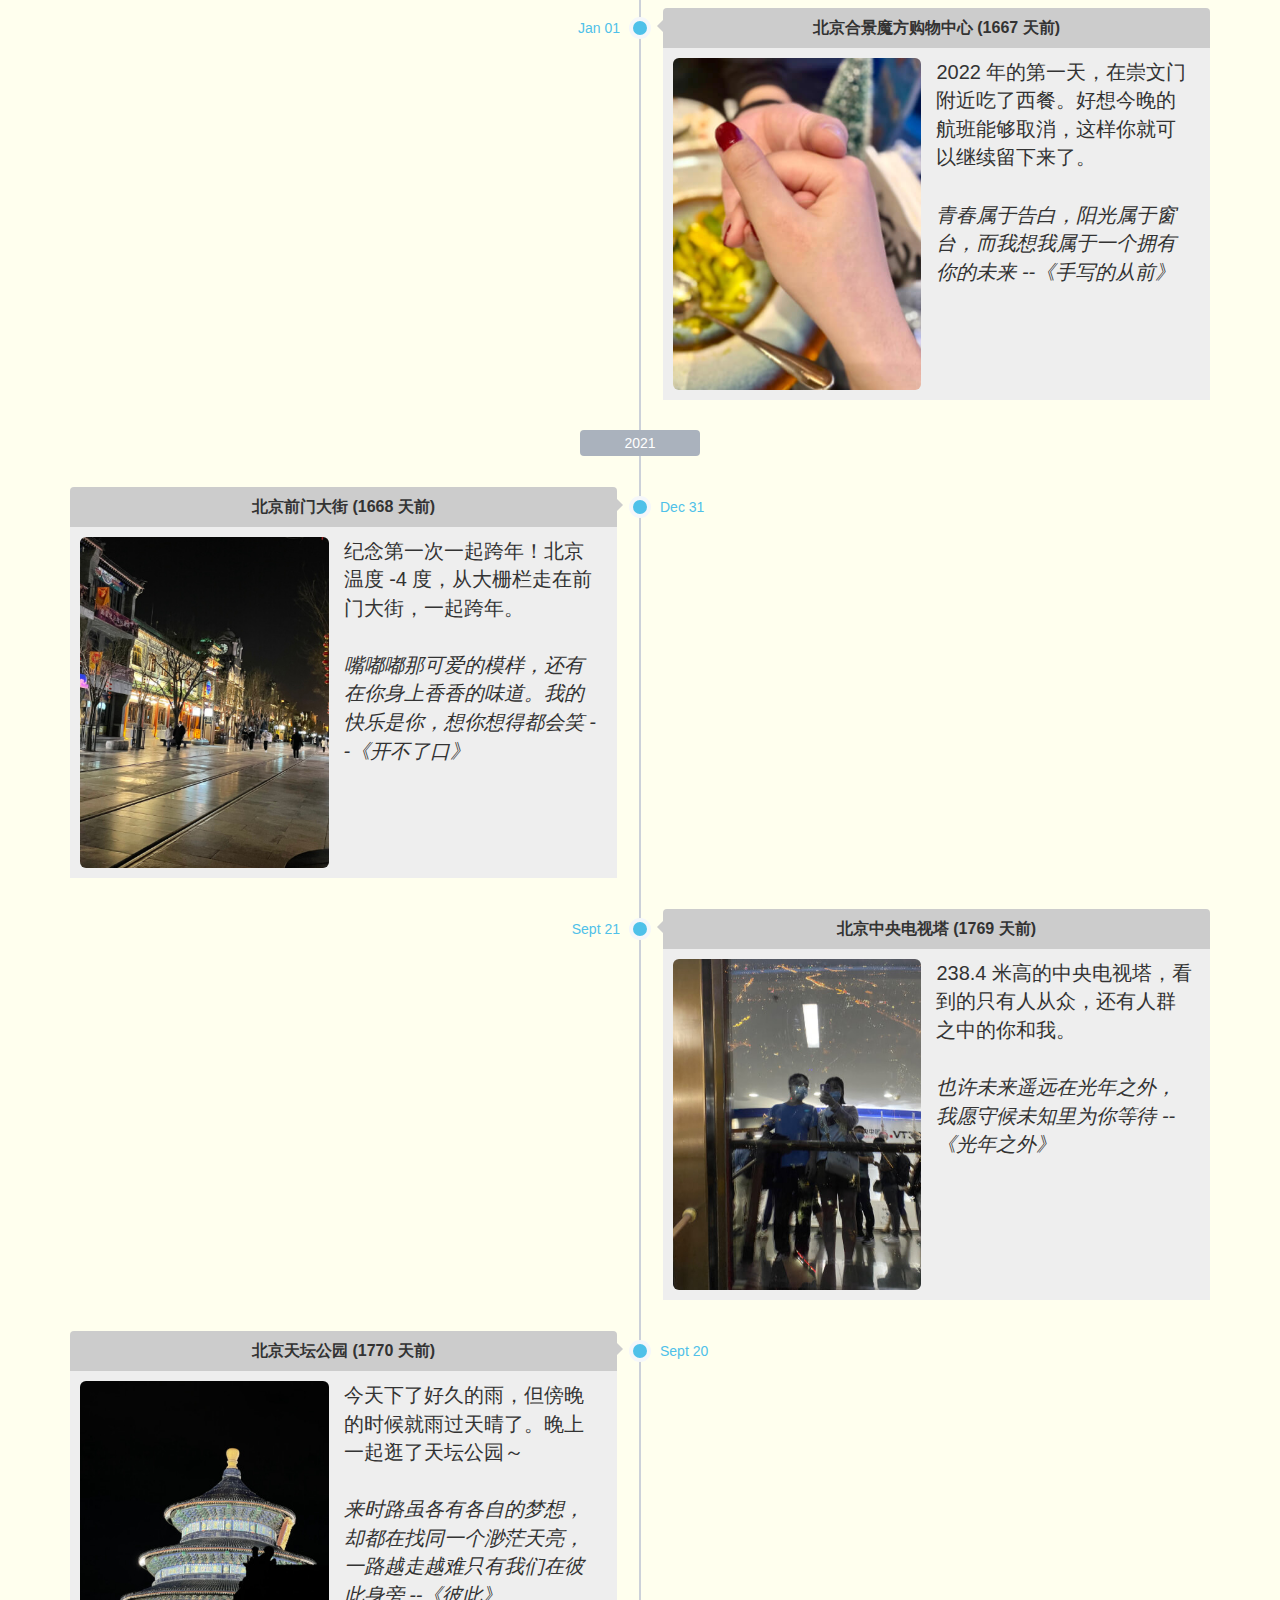
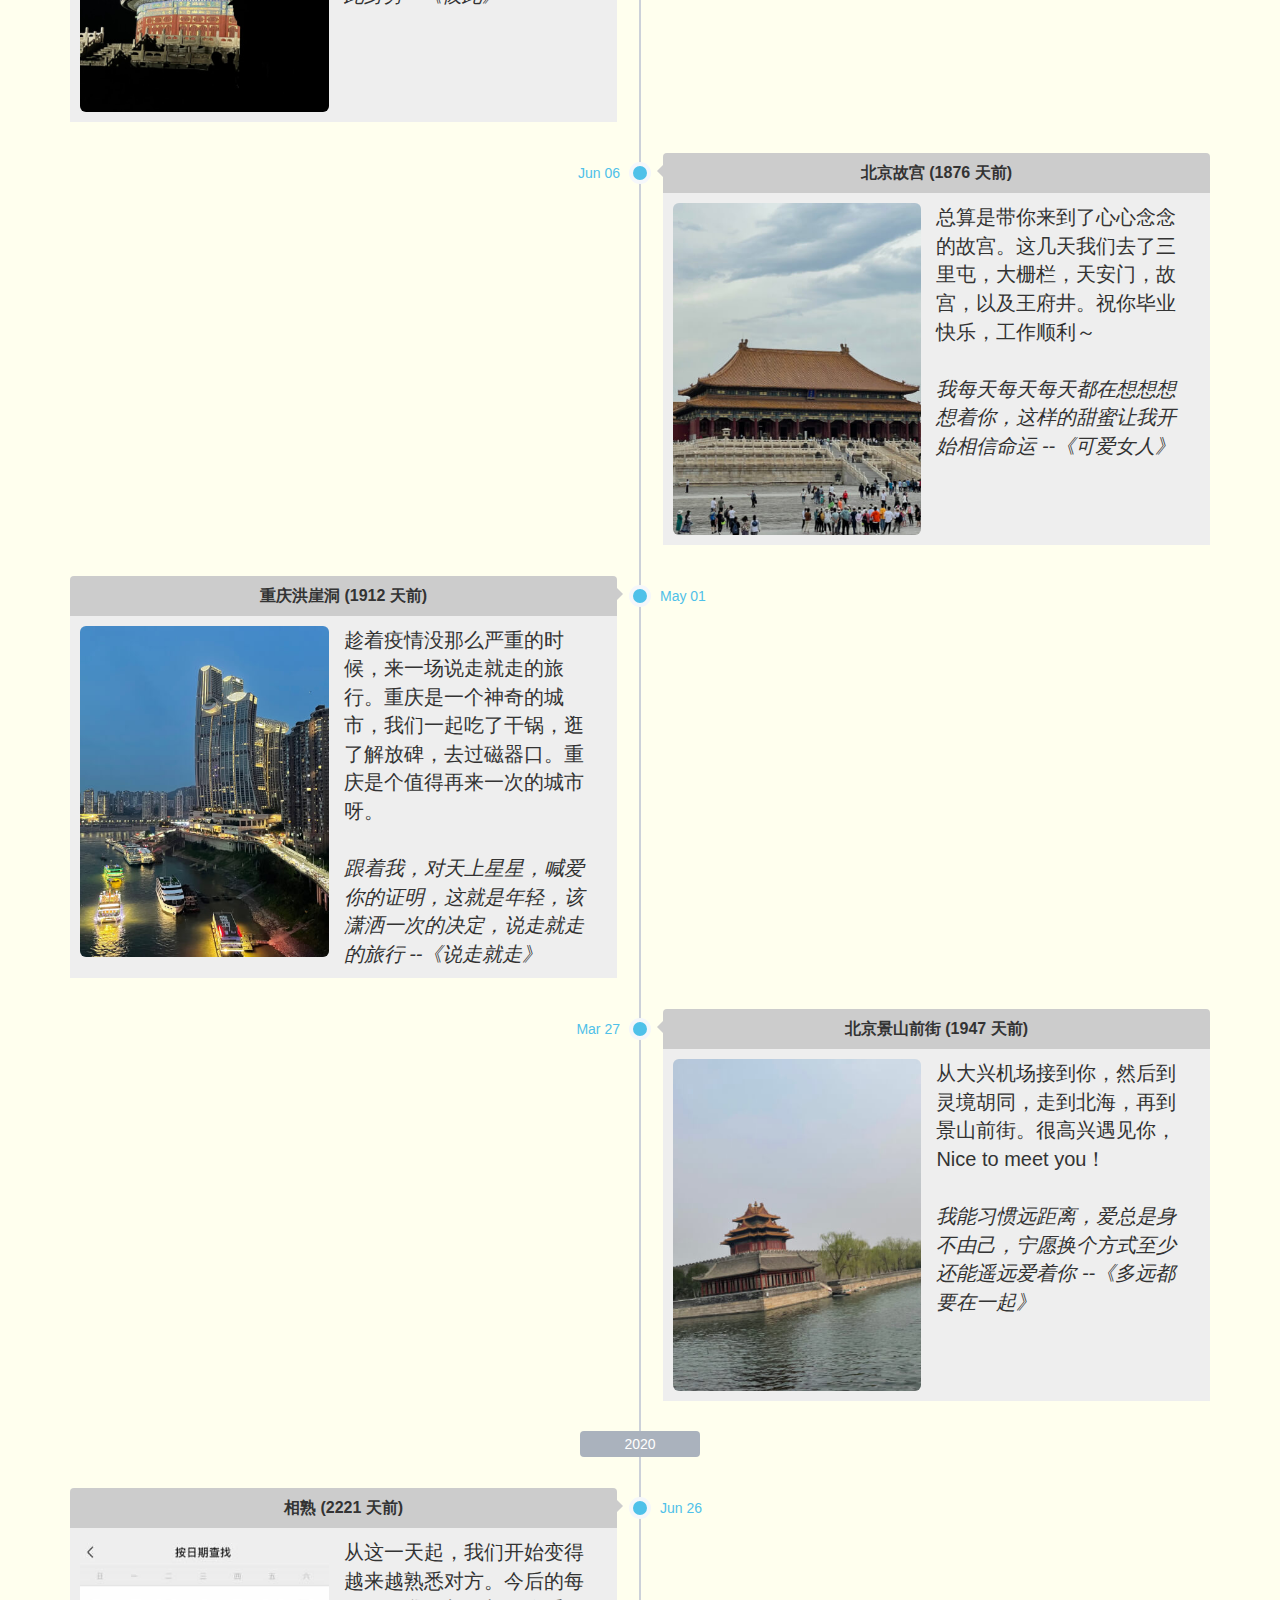
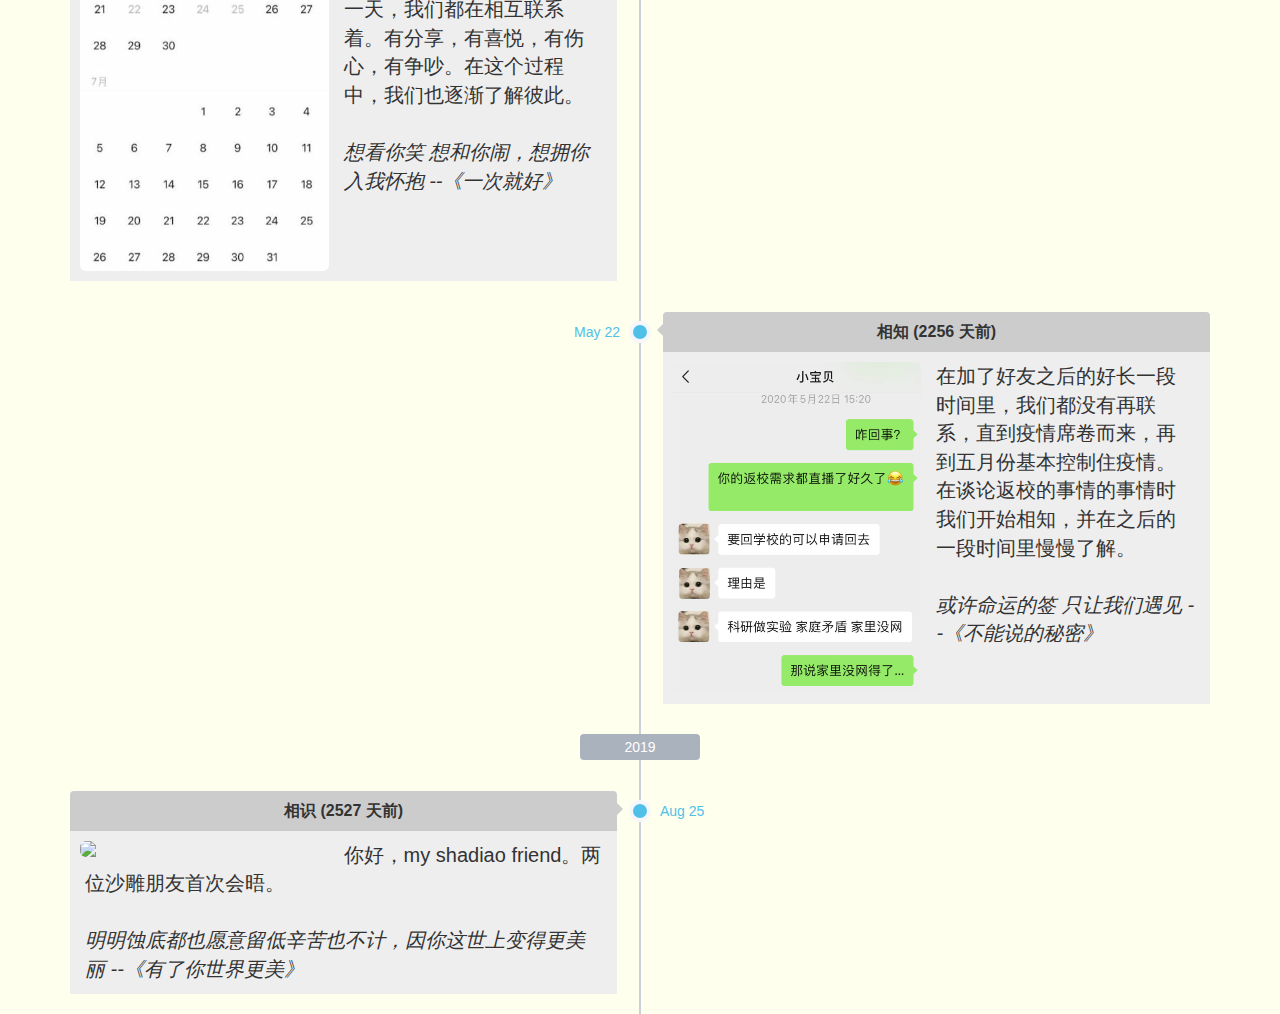
==== commit d84d9c1f: "timeline-2020" ====
--- a/timeline/index.html
+++ b/timeline/index.html
@@ -20,7 +20,7 @@
               <div class="circ"></div>
               <div class="time">Mar 27</div>
               <div class="events">
-                <div class="events-header">一周年</div>
+                <div class="events-header">一周年 (<span id="countdown14"></span> 天前)</div>
                 <div class="events-body">
                   <div class="row">
                     <div class="col-md-6 pull-left">
@@ -38,7 +38,7 @@
               <div class="circ"></div>
               <div class="time">Feb 26</div>
               <div class="events">
-                <div class="events-header">北京地铁 2 号线上</div>
+                <div class="events-header">北京地铁 2 号线上 (<span id="countdown13"></span> 天前)</div>
                 <div class="events-body">
                   <div class="row">
                     <div class="col-md-6 pull-left">
@@ -56,7 +56,7 @@
               <div class="circ"></div>
               <div class="time">Feb 26</div>
               <div class="events">
-                <div class="events-header">北京恭王府</div>
+                <div class="events-header">北京恭王府 (<span id="countdown12"></span> 天前)</div>
                 <div class="events-body">
                   <div class="row">
                     <div class="col-md-6 pull-left">
@@ -74,7 +74,7 @@
               <div class="circ"></div>
               <div class="time">Feb 08</div>
               <div class="events">
-                <div class="events-header">上海正大广场</div>
+                <div class="events-header">上海正大广场 (<span id="countdown11"></span> 天前)</div>
                 <div class="events-body">
                   <div class="row">
                     <div class="col-md-6 pull-left">
@@ -92,7 +92,7 @@
               <div class="circ"></div>
               <div class="time">Jan 01</div>
               <div class="events">
-                <div class="events-header">北京合景魔方购物中心</div>
+                <div class="events-header">北京合景魔方购物中心 (<span id="countdown10"></span> 天前)</div>
                 <div class="events-body">
                   <div class="row">
                     <div class="col-md-6 pull-left">
@@ -111,7 +111,7 @@
               <div class="circ"></div>
               <div class="time">Dec 31</div>
               <div class="events">
-                <div class="events-header">北京前门大街</div>
+                <div class="events-header">北京前门大街 (<span id="countdown9"></span> 天前)</div>
                 <div class="events-body">
                   <div class="row">
                     <div class="col-md-6 pull-left">
@@ -129,7 +129,7 @@
               <div class="circ"></div>
               <div class="time">Sept 21</div>
               <div class="events">
-                <div class="events-header">北京中央电视塔</div>
+                <div class="events-header">北京中央电视塔 (<span id="countdown8"></span> 天前)</div>
                 <div class="events-body">
                   <div class="row">
                     <div class="col-md-6 pull-left">
@@ -147,7 +147,7 @@
               <div class="circ"></div>
               <div class="time">Sept 20</div>
               <div class="events">
-                <div class="events-header">北京天坛公园</div>
+                <div class="events-header">北京天坛公园 (<span id="countdown7"></span> 天前)</div>
                 <div class="events-body">
                   <div class="row">
                     <div class="col-md-6 pull-left">
@@ -165,7 +165,7 @@
               <div class="circ"></div>
               <div class="time">Jun 06</div>
               <div class="events">
-                <div class="events-header">北京故宫</div>
+                <div class="events-header">北京故宫 (<span id="countdown6"></span> 天前)</div>
                 <div class="events-body">
                   <div class="row">
                     <div class="col-md-6 pull-left">
@@ -183,7 +183,7 @@
               <div class="circ"></div>
               <div class="time">May 01</div>
               <div class="events">
-                <div class="events-header">重庆洪崖洞</div>
+                <div class="events-header">重庆洪崖洞 (<span id="countdown5"></span> 天前)</div>
                 <div class="events-body">
                   <div class="row">
                     <div class="col-md-6 pull-left">
@@ -201,7 +201,7 @@
               <div class="circ"></div>
               <div class="time">Mar 27</div>
               <div class="events">
-                <div class="events-header">北京景山前街</div>
+                <div class="events-header">北京景山前街 (<span id="countdown4"></span> 天前)</div>
                 <div class="events-body">
                   <div class="row">
                     <div class="col-md-6 pull-left">
@@ -215,8 +215,62 @@
                 </div>
               </div>
             </dd>
-            <!-- <dt>2020</dt>
-            <dt>2019</dt> -->
+            <dt>2020</dt>
+            <dd class="pos-left clearfix">
+              <div class="circ"></div>
+              <div class="time">Jun 26</div>
+              <div class="events">
+                <div class="events-header">相熟 (<span id="countdown3"></span> 天前)</div>
+                <div class="events-body">
+                  <div class="row">
+                    <div class="col-md-6 pull-left">
+                      <img class="events-object img-responsive img-rounded" src="images/2020/002.jpg" />
+                    </div>
+                    <div class="events-desc">
+                      从这一天起，我们开始变得越来越熟悉对方。今后的每一天，我们都在相互联系着。有分享，有喜悦，有伤心，有争吵。在这个过程中，我们也逐渐了解彼此。
+                      <br/><br/><i>想看你笑 想和你闹，想拥你入我怀抱 --《一次就好》</i>
+                    </div>
+                  </div>
+                </div>
+              </div>
+            </dd>
+            <dd class="pos-right clearfix">
+              <div class="circ"></div>
+              <div class="time">May 22</div>
+              <div class="events">
+                <div class="events-header">相知 (<span id="countdown2"></span> 天前)</div>
+                <div class="events-body">
+                  <div class="row">
+                    <div class="col-md-6 pull-left">
+                      <img class="events-object img-responsive img-rounded" src="images/2020/001.jpg" />
+                    </div>
+                    <div class="events-desc">
+                      在加了好友之后的好长一段时间里，我们都没有再联系，直到疫情席卷而来，再到五月份基本控制住疫情。在谈论返校的事情的事情时我们开始相知，并在之后的一段时间里慢慢了解。
+                      <br/><br/><i>或许命运的签 只让我们遇见 --《不能说的秘密》</i>
+                    </div>
+                  </div>
+                </div>
+              </div>
+            </dd>
+            <dt>2019</dt>
+            <dd class="pos-left clearfix">
+              <div class="circ"></div>
+              <div class="time">Aug 25</div>
+              <div class="events">
+                <div class="events-header">相识 (<span id="countdown1"></span> 天前)</div>
+                <div class="events-body">
+                  <div class="row">
+                    <div class="col-md-6 pull-left">
+                      <img class="events-object img-responsive img-rounded" src="images/2019/001.jpg" />
+                    </div>
+                    <div class="events-desc">
+                      你好，my shadiao friend。两位沙雕朋友首次会晤。
+                      <br/><br/><i>明明蚀底都也愿意留低辛苦也不计，因你这世上变得更美丽 --《有了你世界更美》</i>
+                    </div>
+                  </div>
+                </div>
+              </div>
+            </dd>
           </dl>
         </div>
       </div>
@@ -226,11 +280,29 @@
   <script src="https://cdn.jsdelivr.net/npm/bootstrap@3.3.4/dist/js/bootstrap.min.js"></script>
   <script type="text/javascript" src="script.js"></script>
   <script type="text/javascript">
+    function time_diff(year, month, day) {
+      return parseInt((new Date - new Date(year, month-1, day)) / (1000 * 60 * 60 * 24));
+    }
+
     $(document).ready(function () {
       $('.VivaTimeline').vivaTimeline({
         carousel: true,
         carouselTime: 3000
       });
+      $('#countdown1').text(time_diff(2019, 8, 25));
+      $('#countdown2').text(time_diff(2020, 5, 22));
+      $('#countdown3').text(time_diff(2020, 6, 26));
+      $('#countdown4').text(time_diff(2021, 3, 27));
+      $('#countdown5').text(time_diff(2021, 5, 1));
+      $('#countdown6').text(time_diff(2021, 6, 6));
+      $('#countdown7').text(time_diff(2021, 9, 20));
+      $('#countdown8').text(time_diff(2021, 9, 21));
+      $('#countdown9').text(time_diff(2021, 12, 31));
+      $('#countdown10').text(time_diff(2022, 1, 1));
+      $('#countdown11').text(time_diff(2022, 2, 8));
+      $('#countdown12').text(time_diff(2022, 2, 26));
+      $('#countdown13').text(time_diff(2022, 2, 26));
+      $('#countdown14').text(time_diff(2022, 3, 27));
     });
   </script>
 </body>
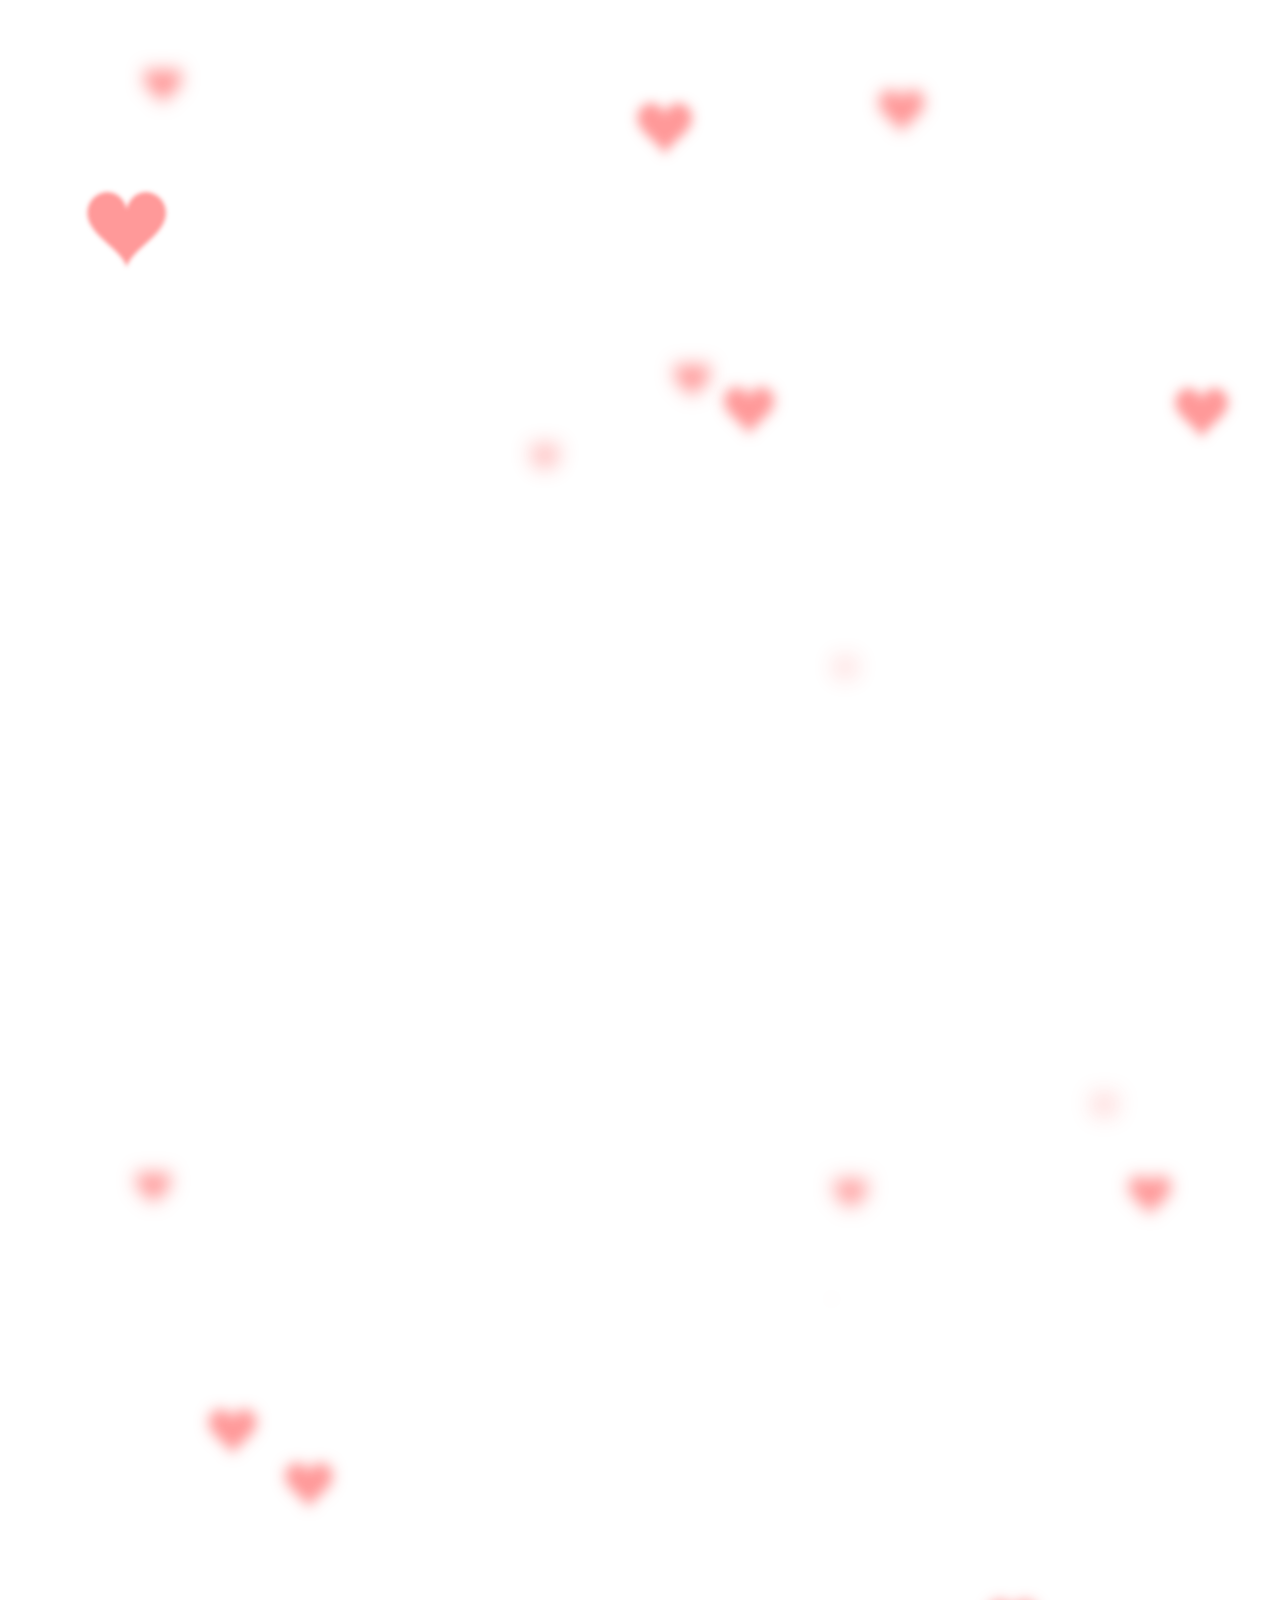
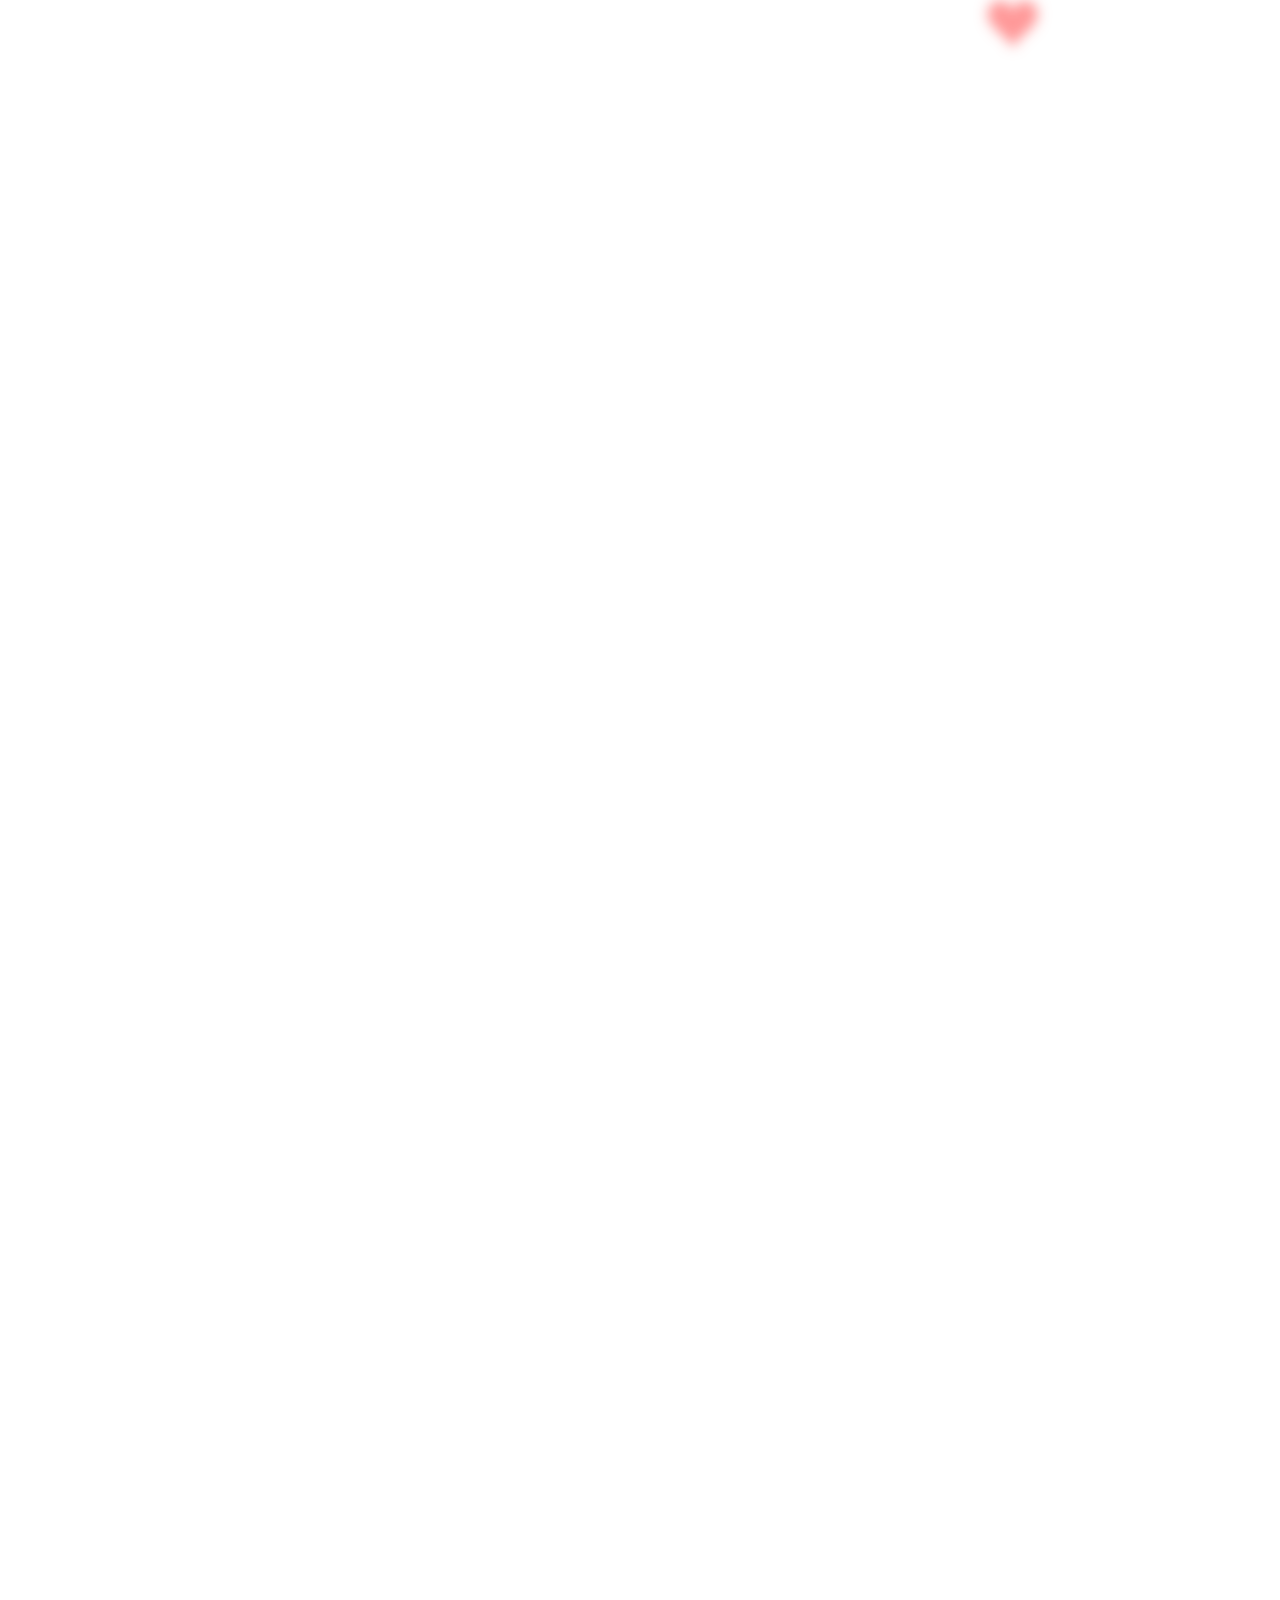
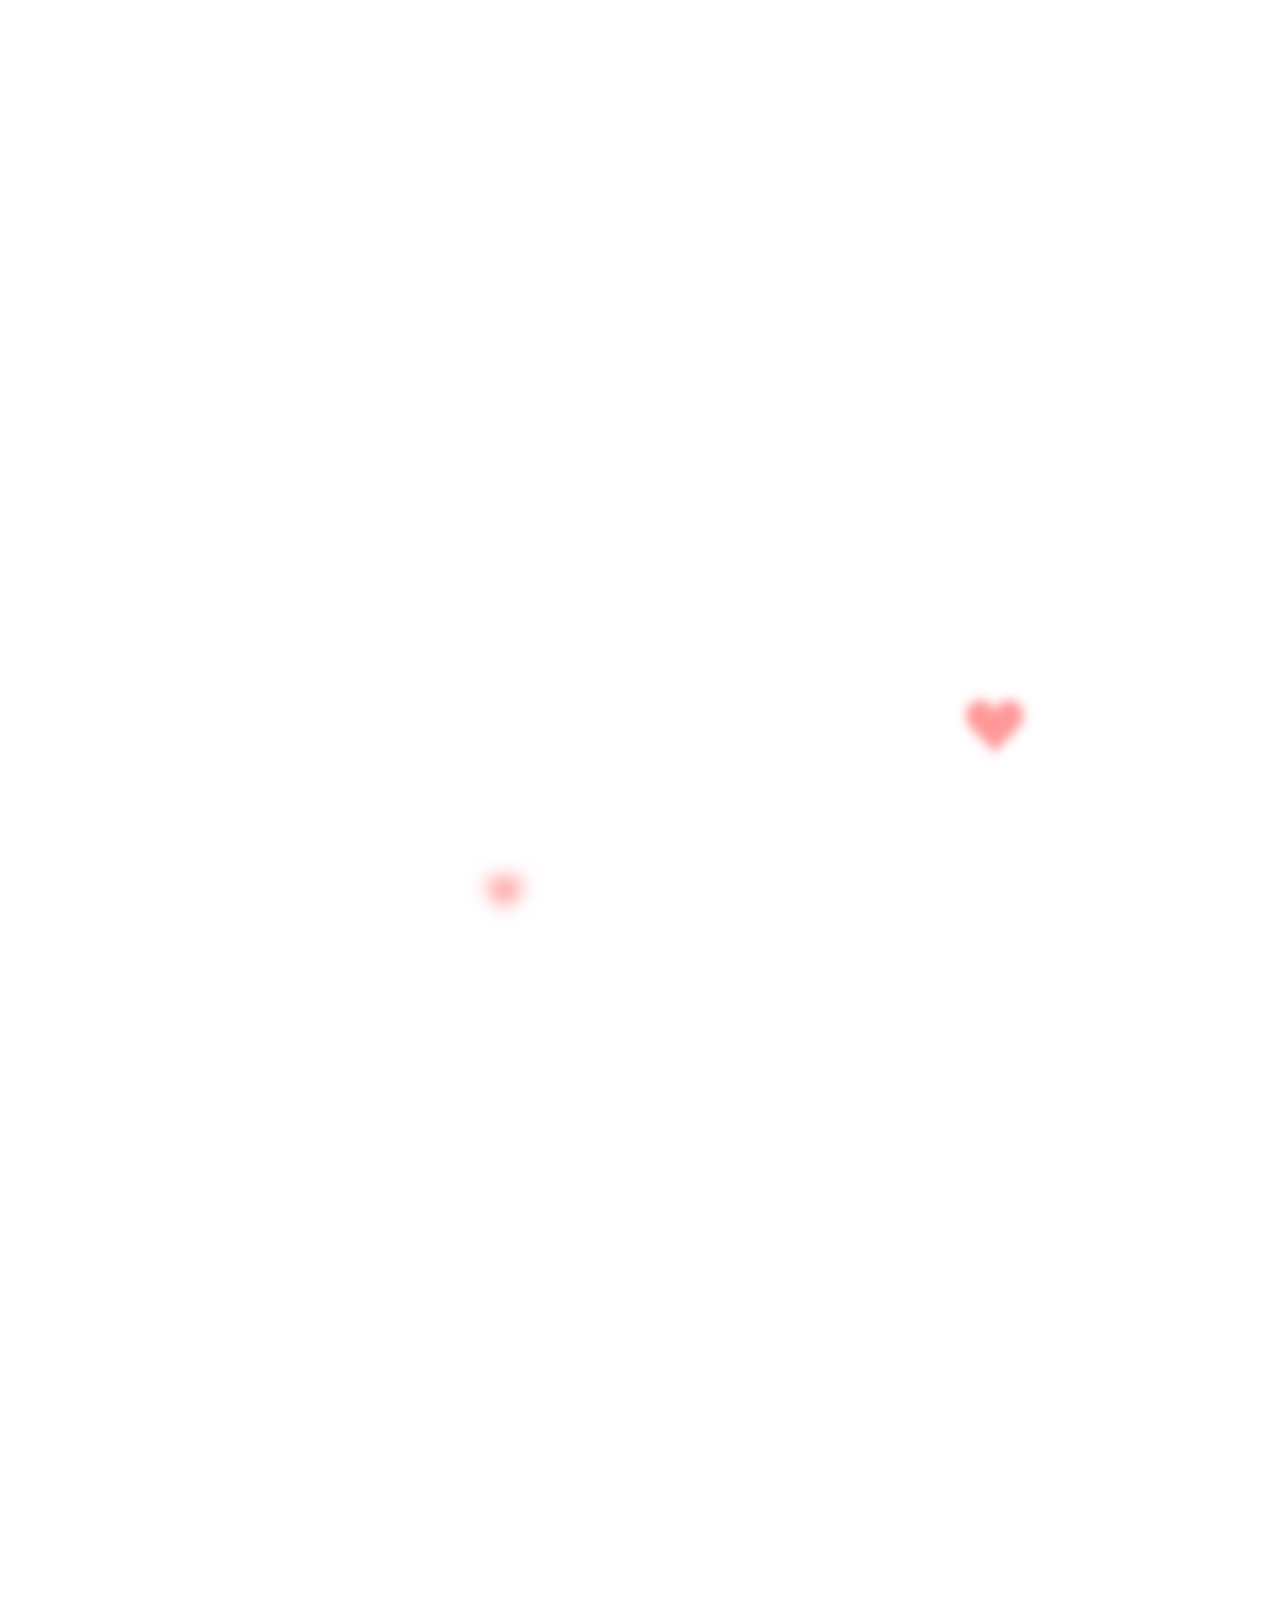
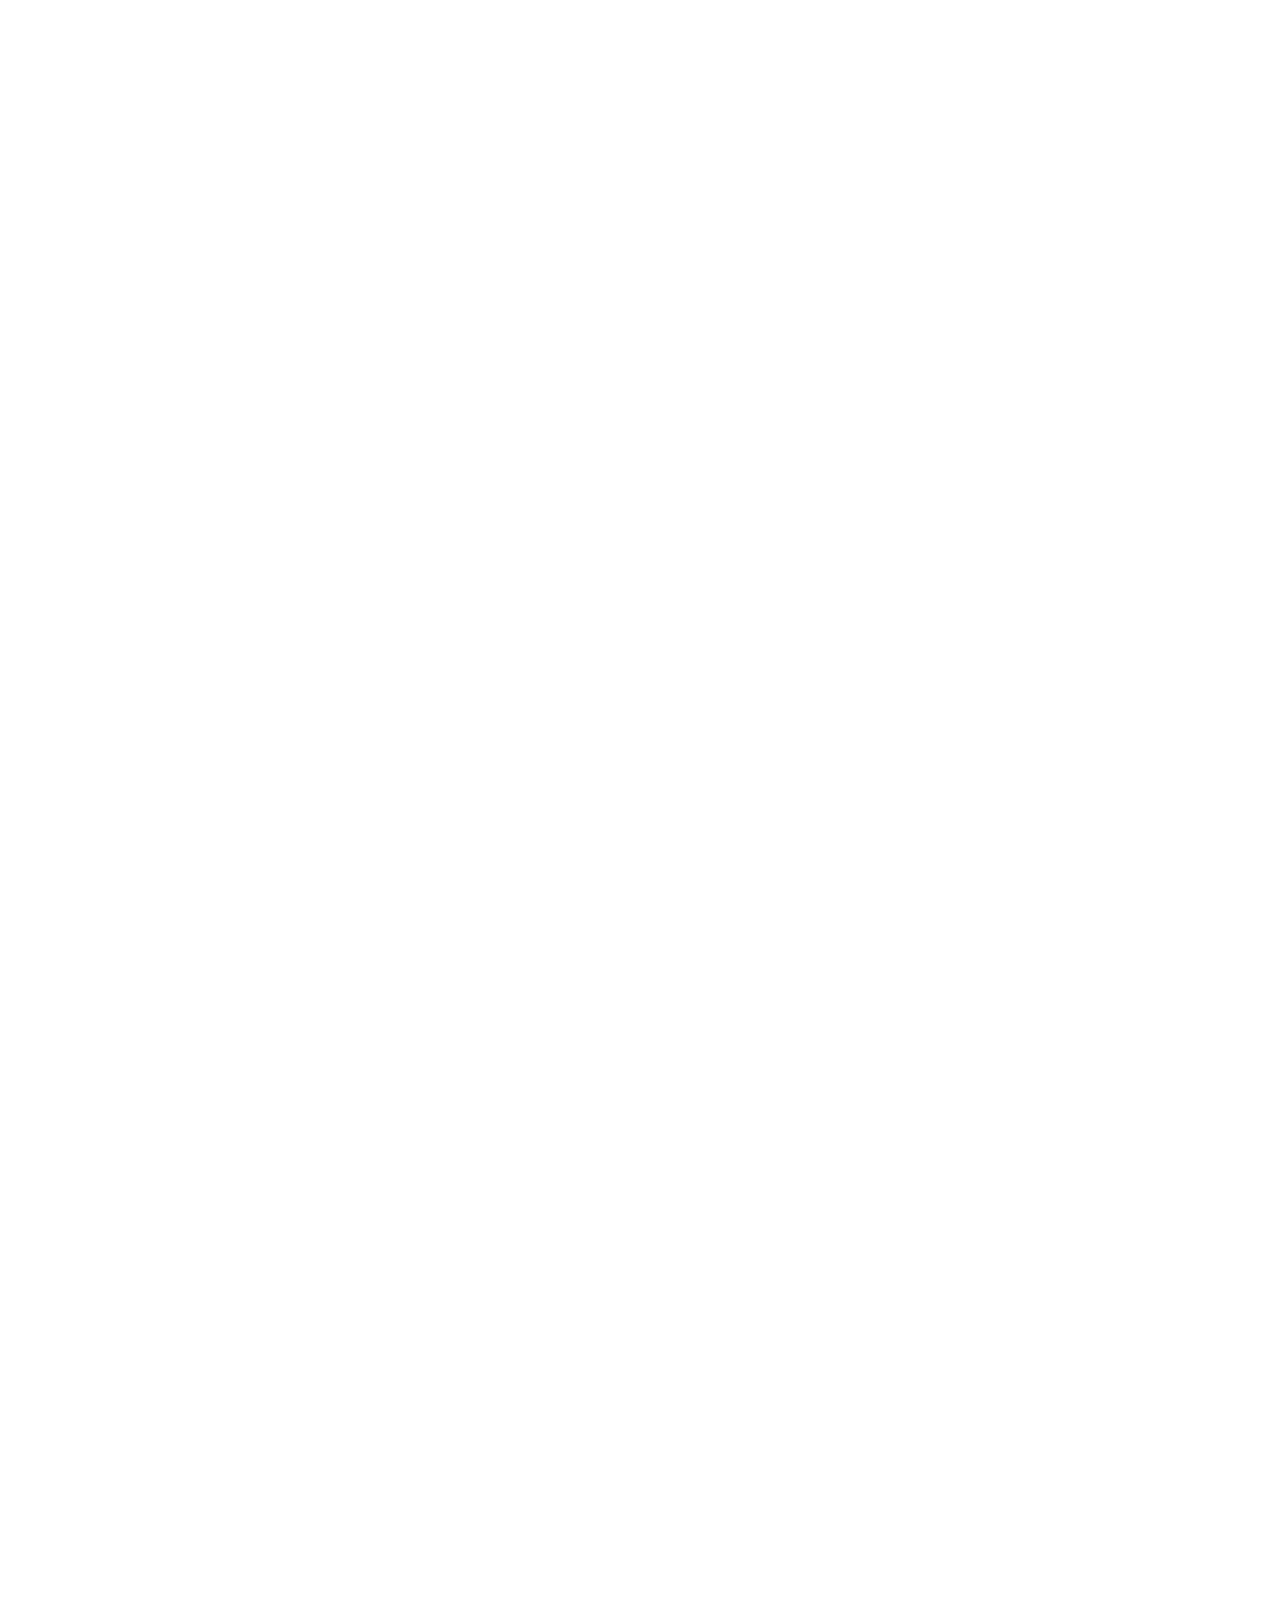
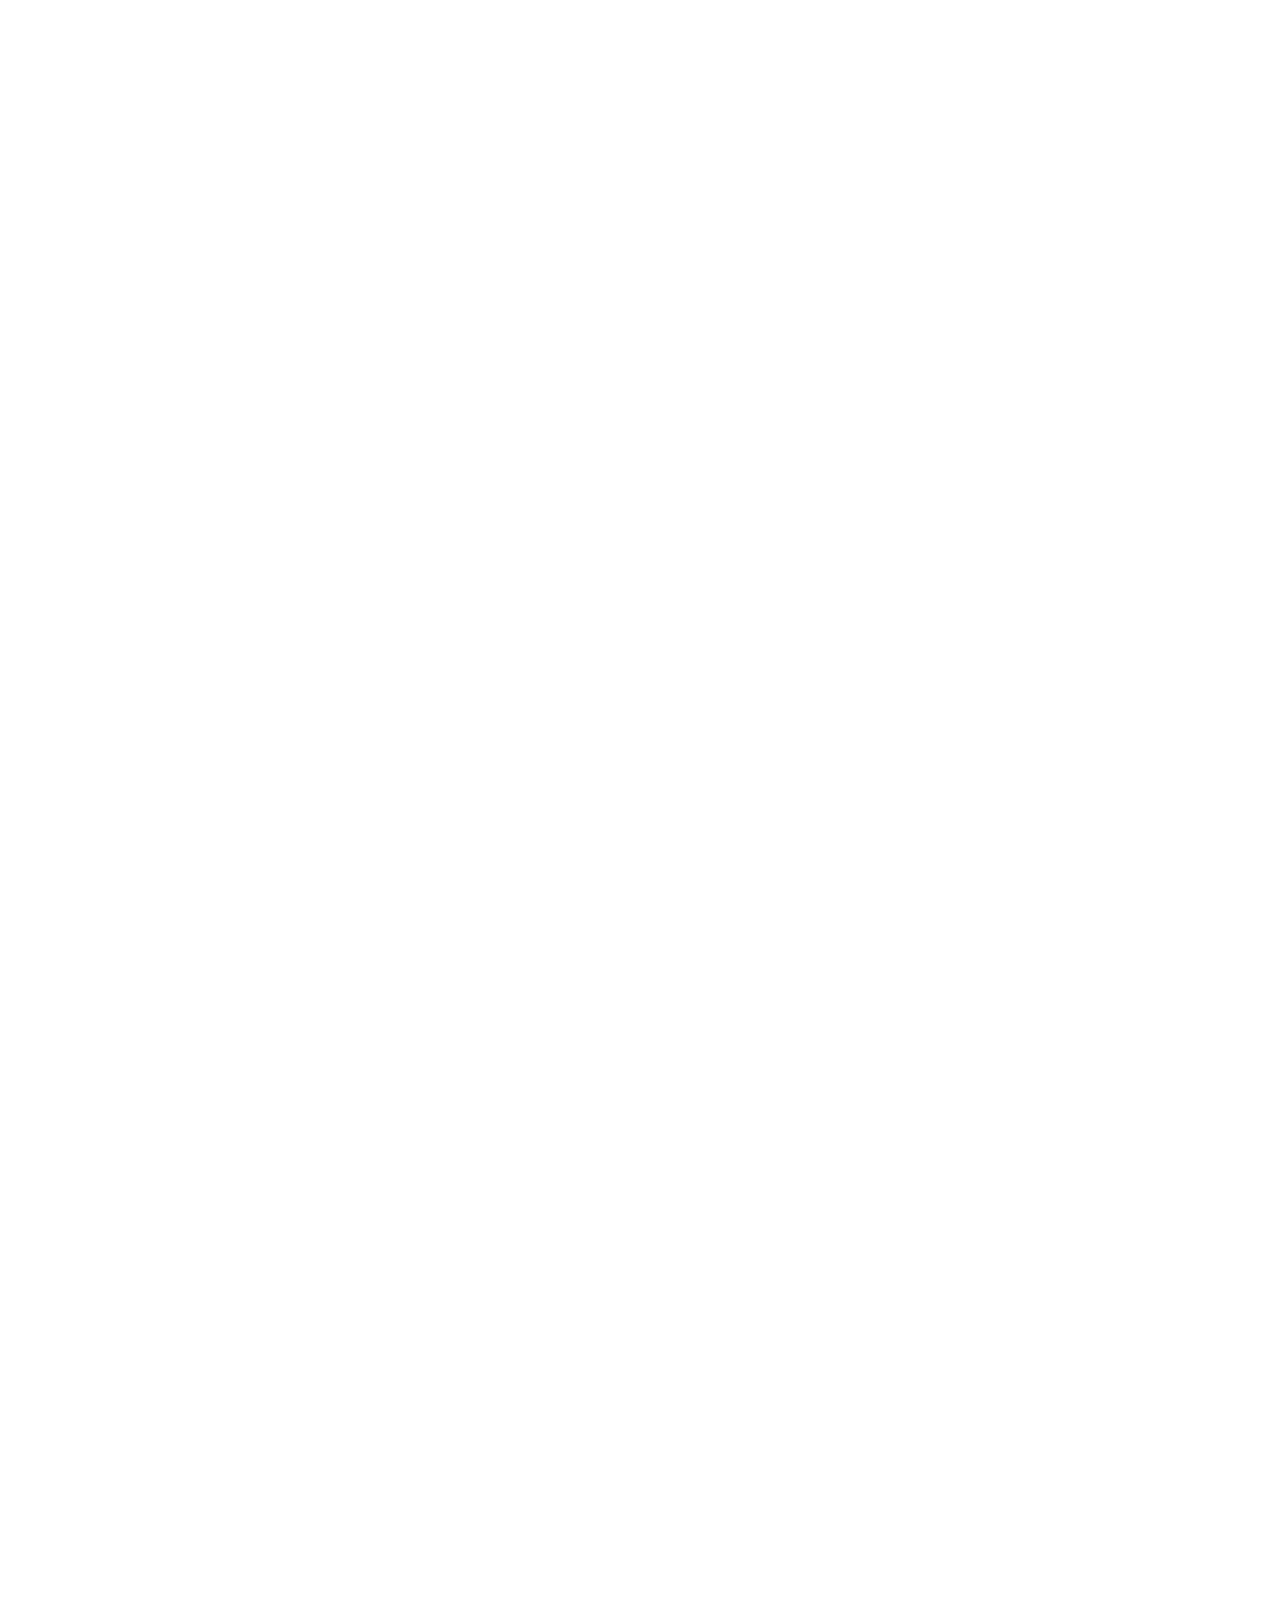
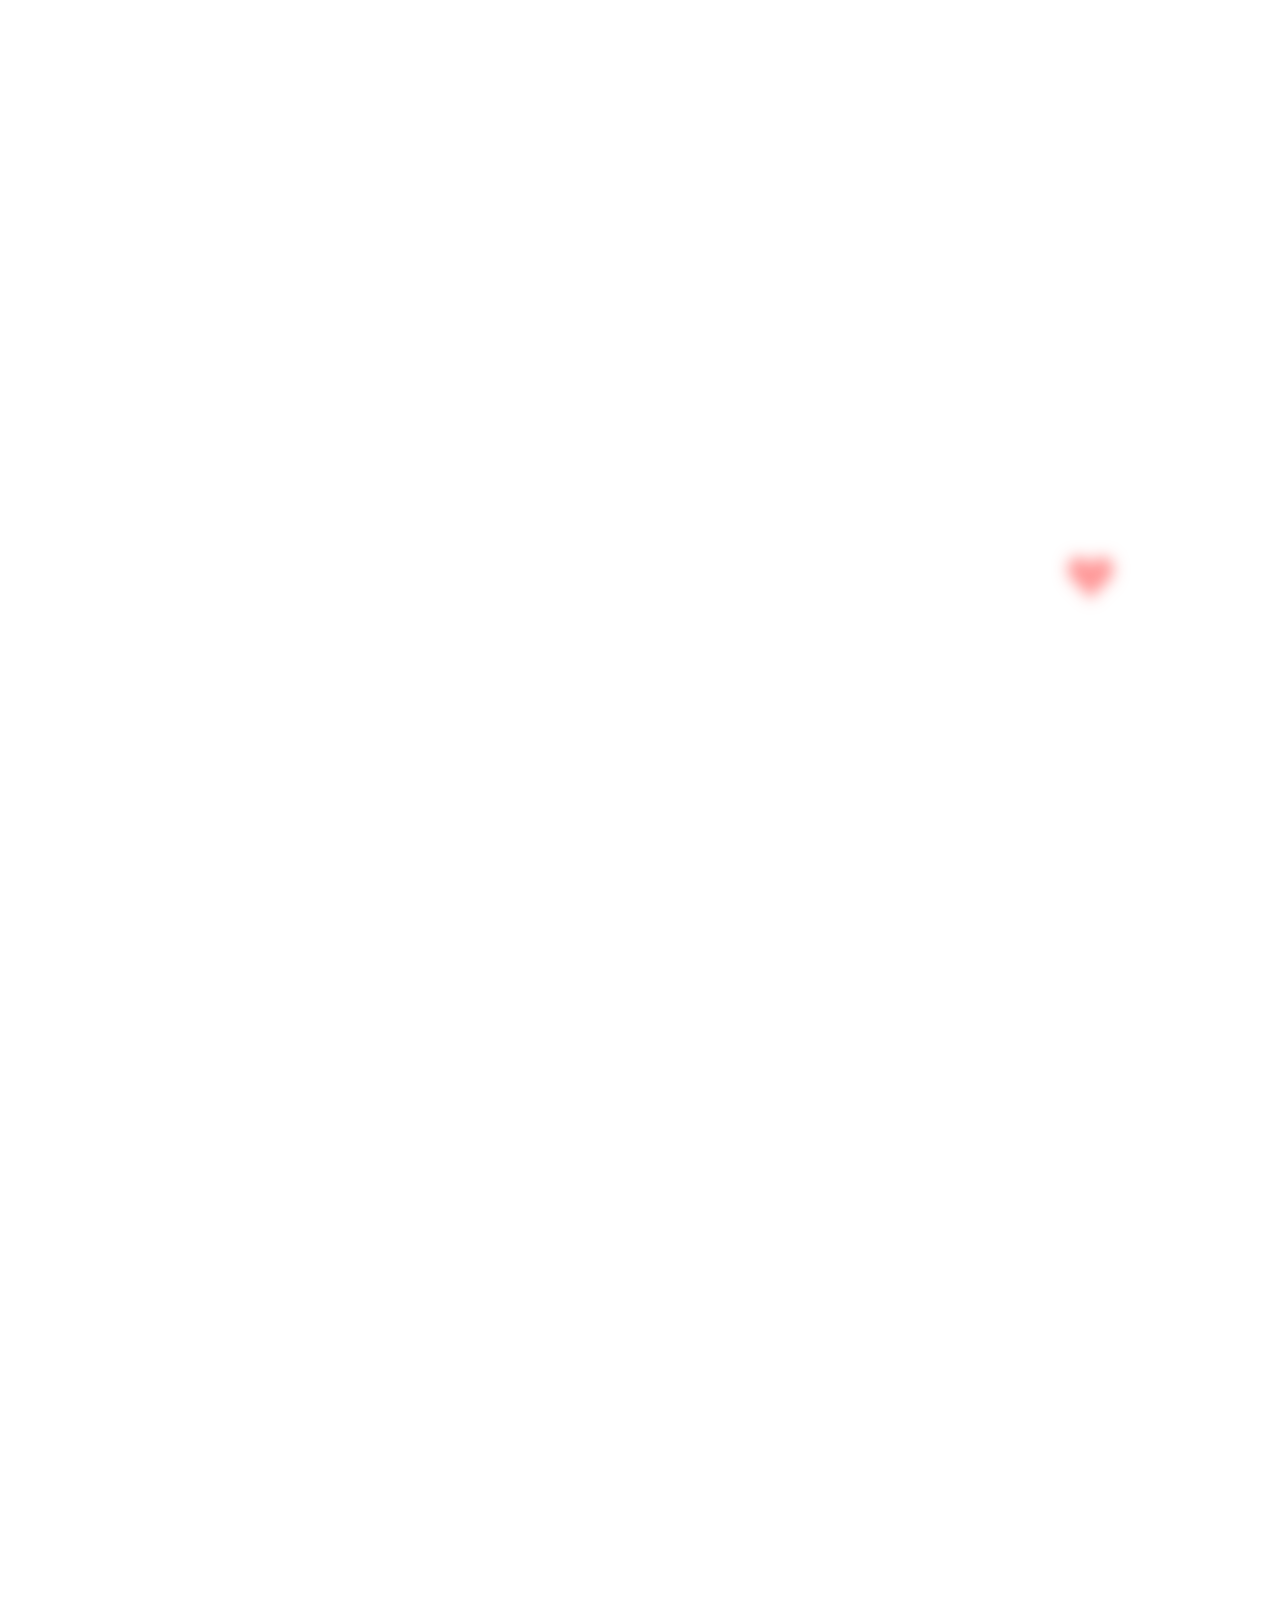
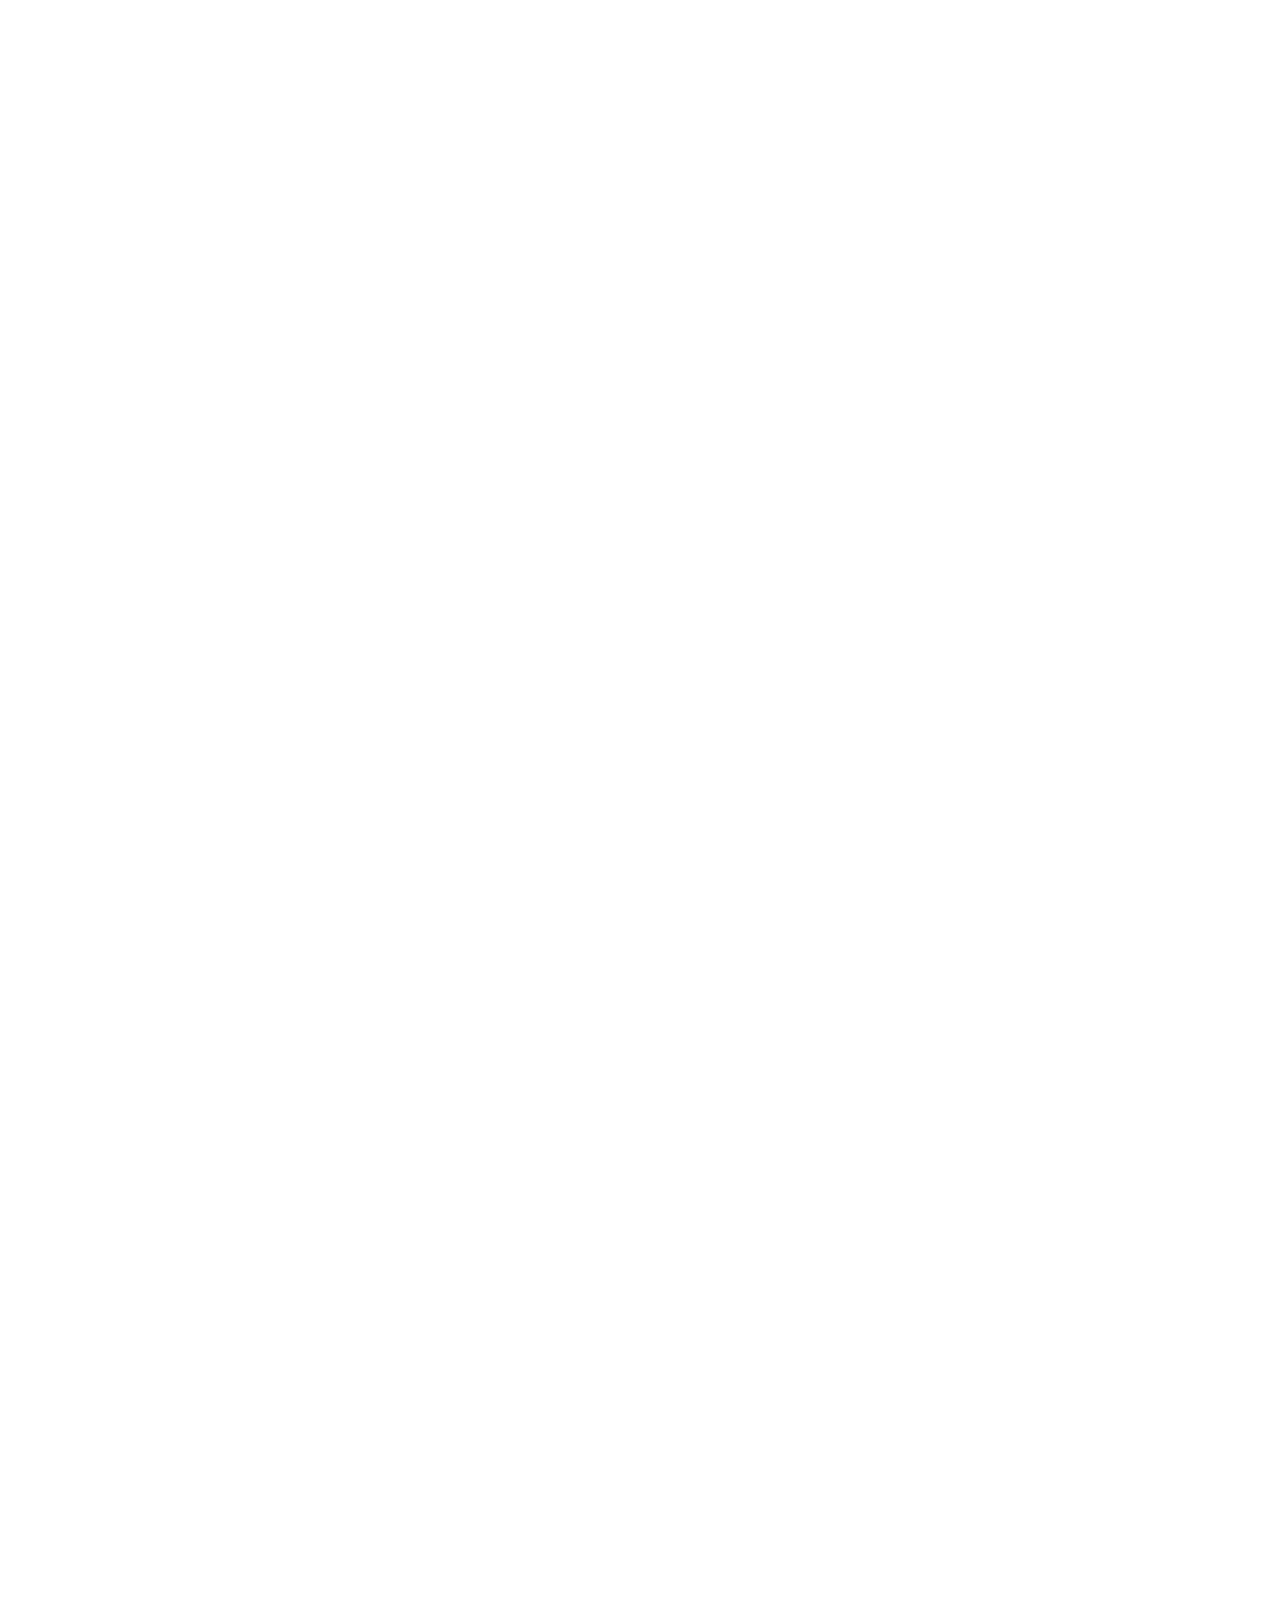
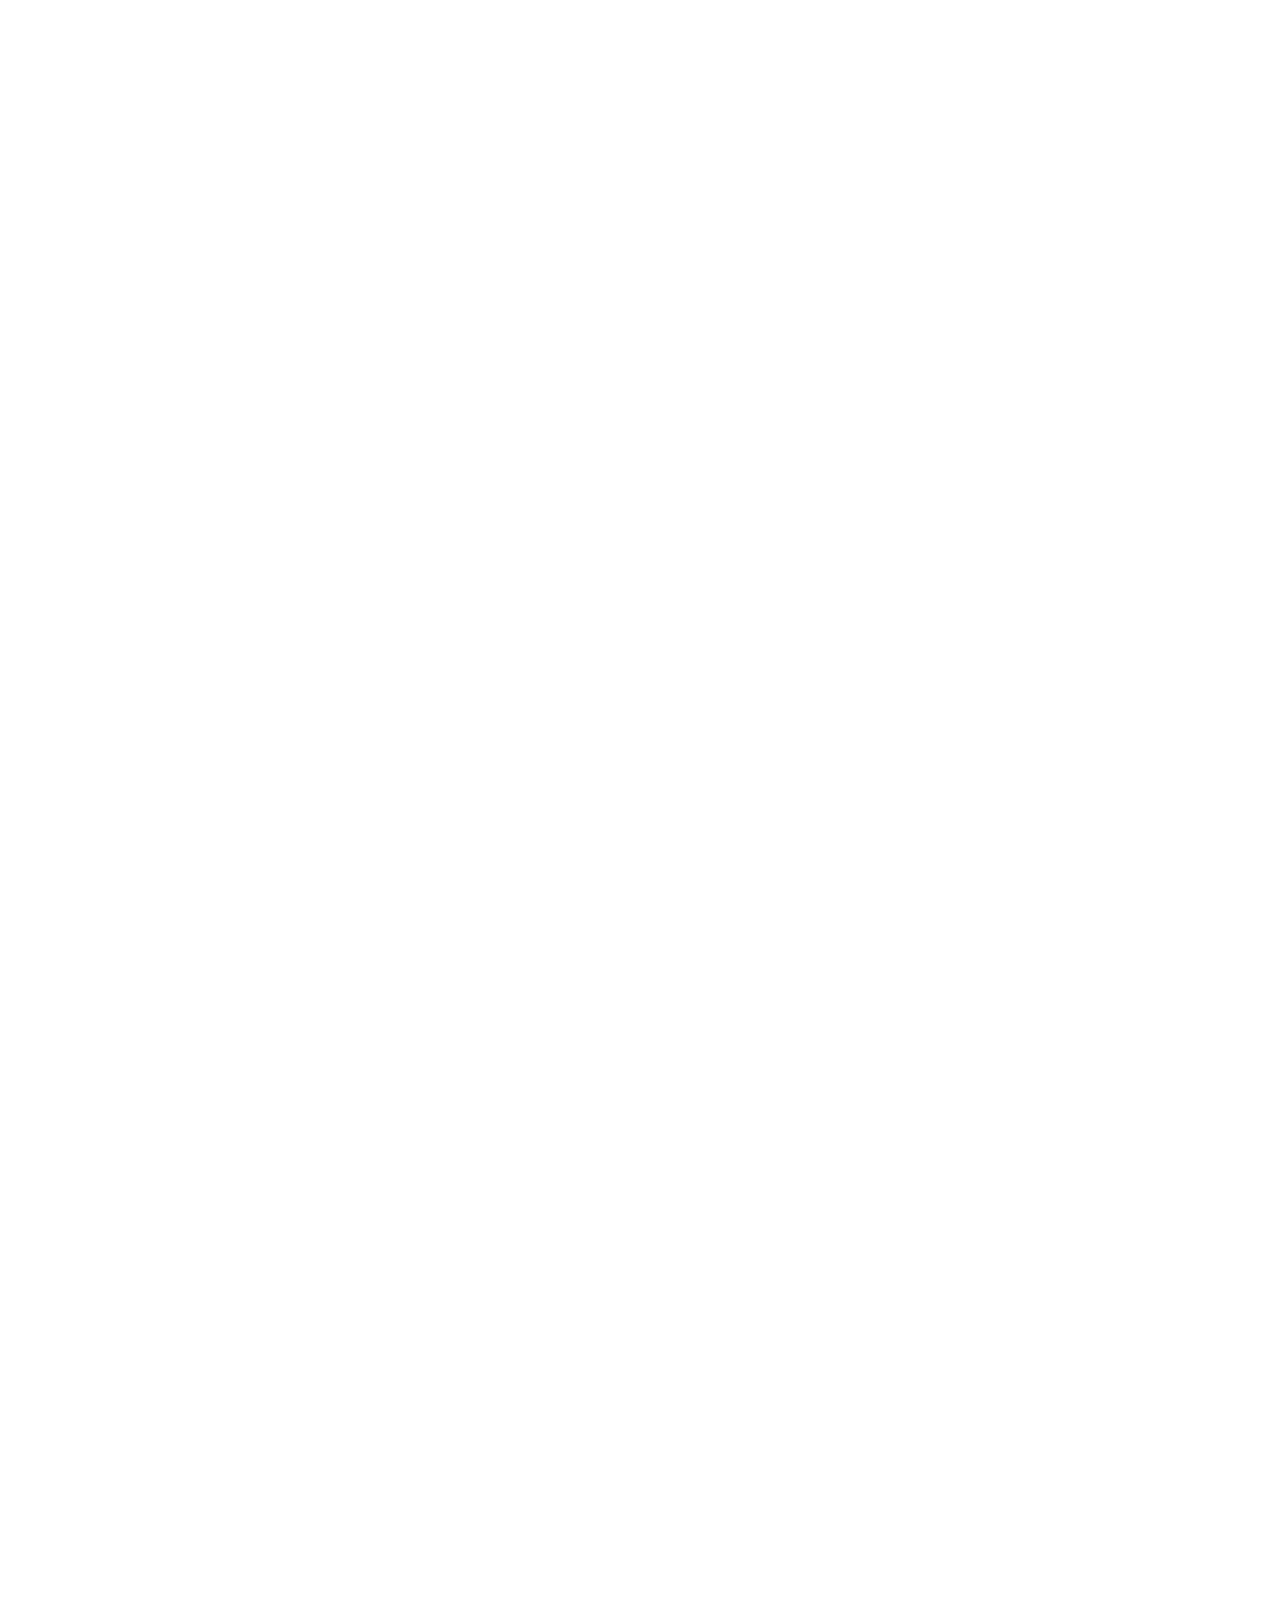
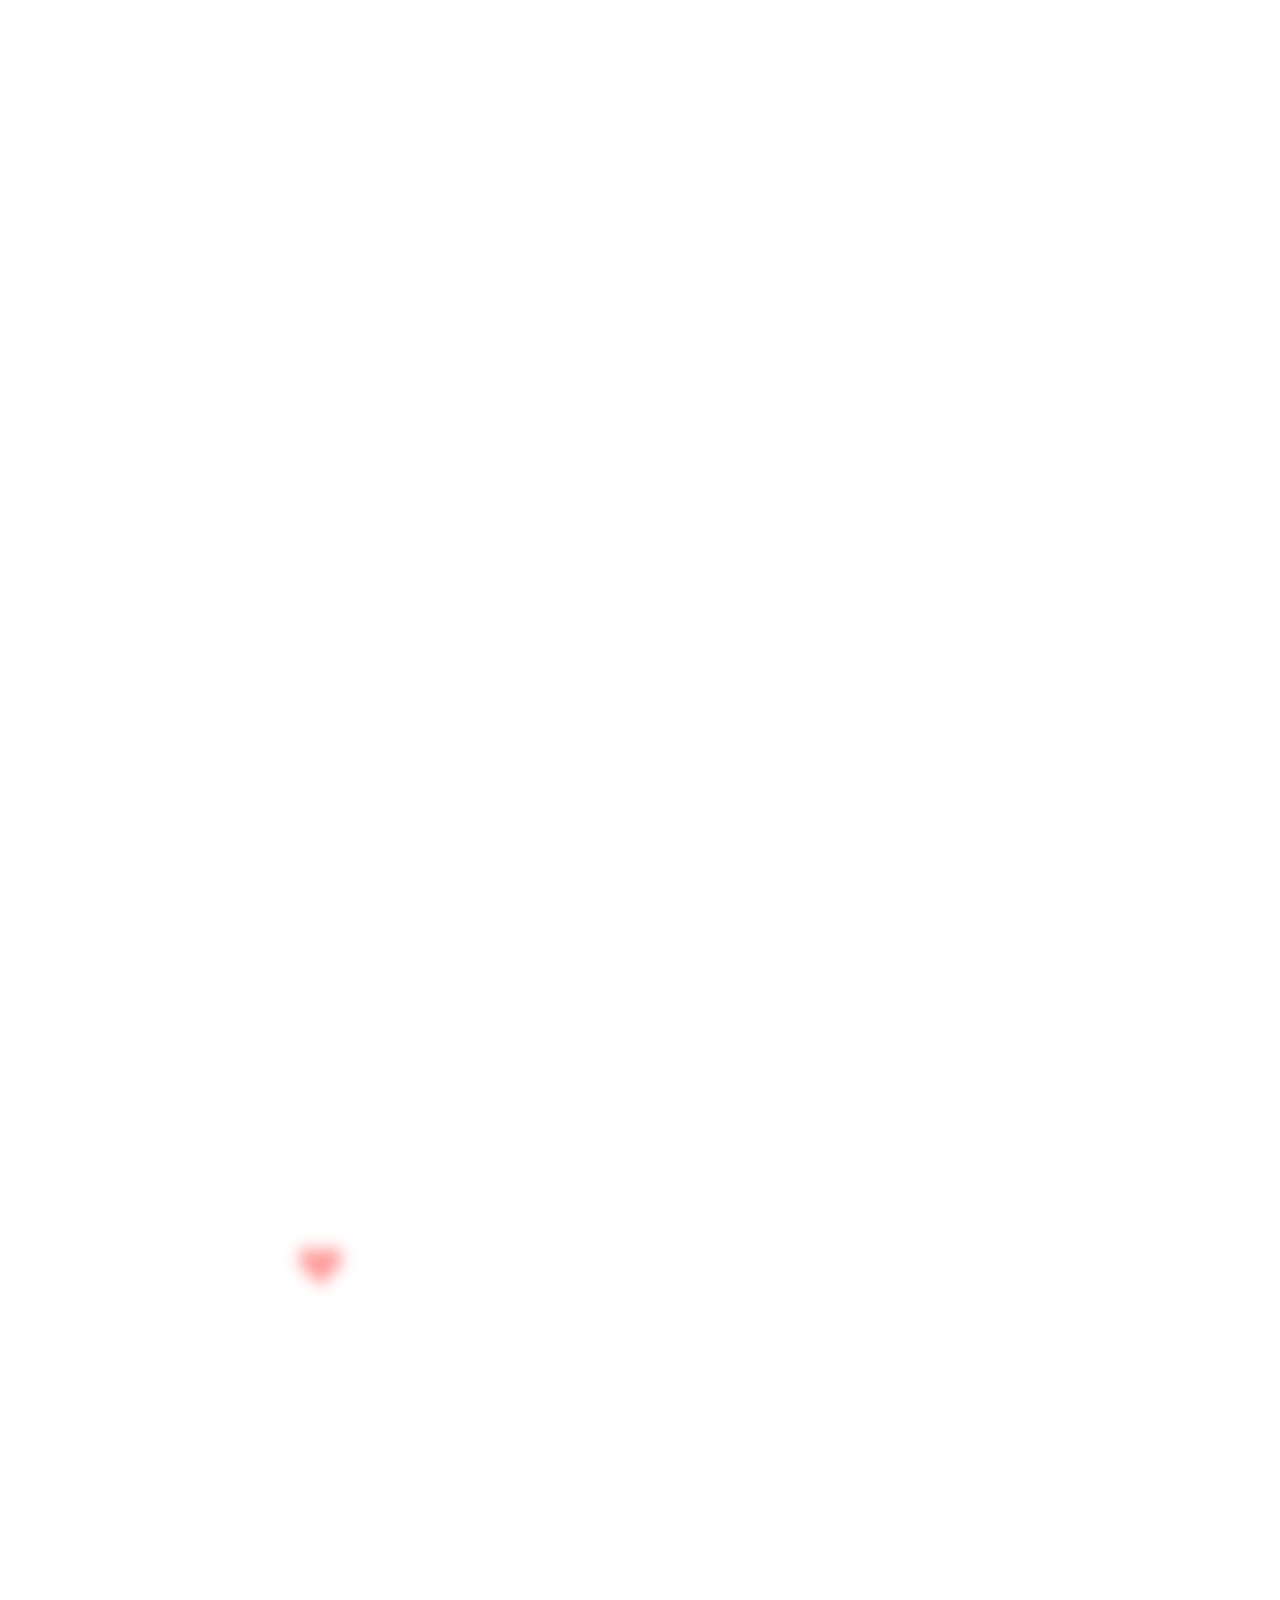
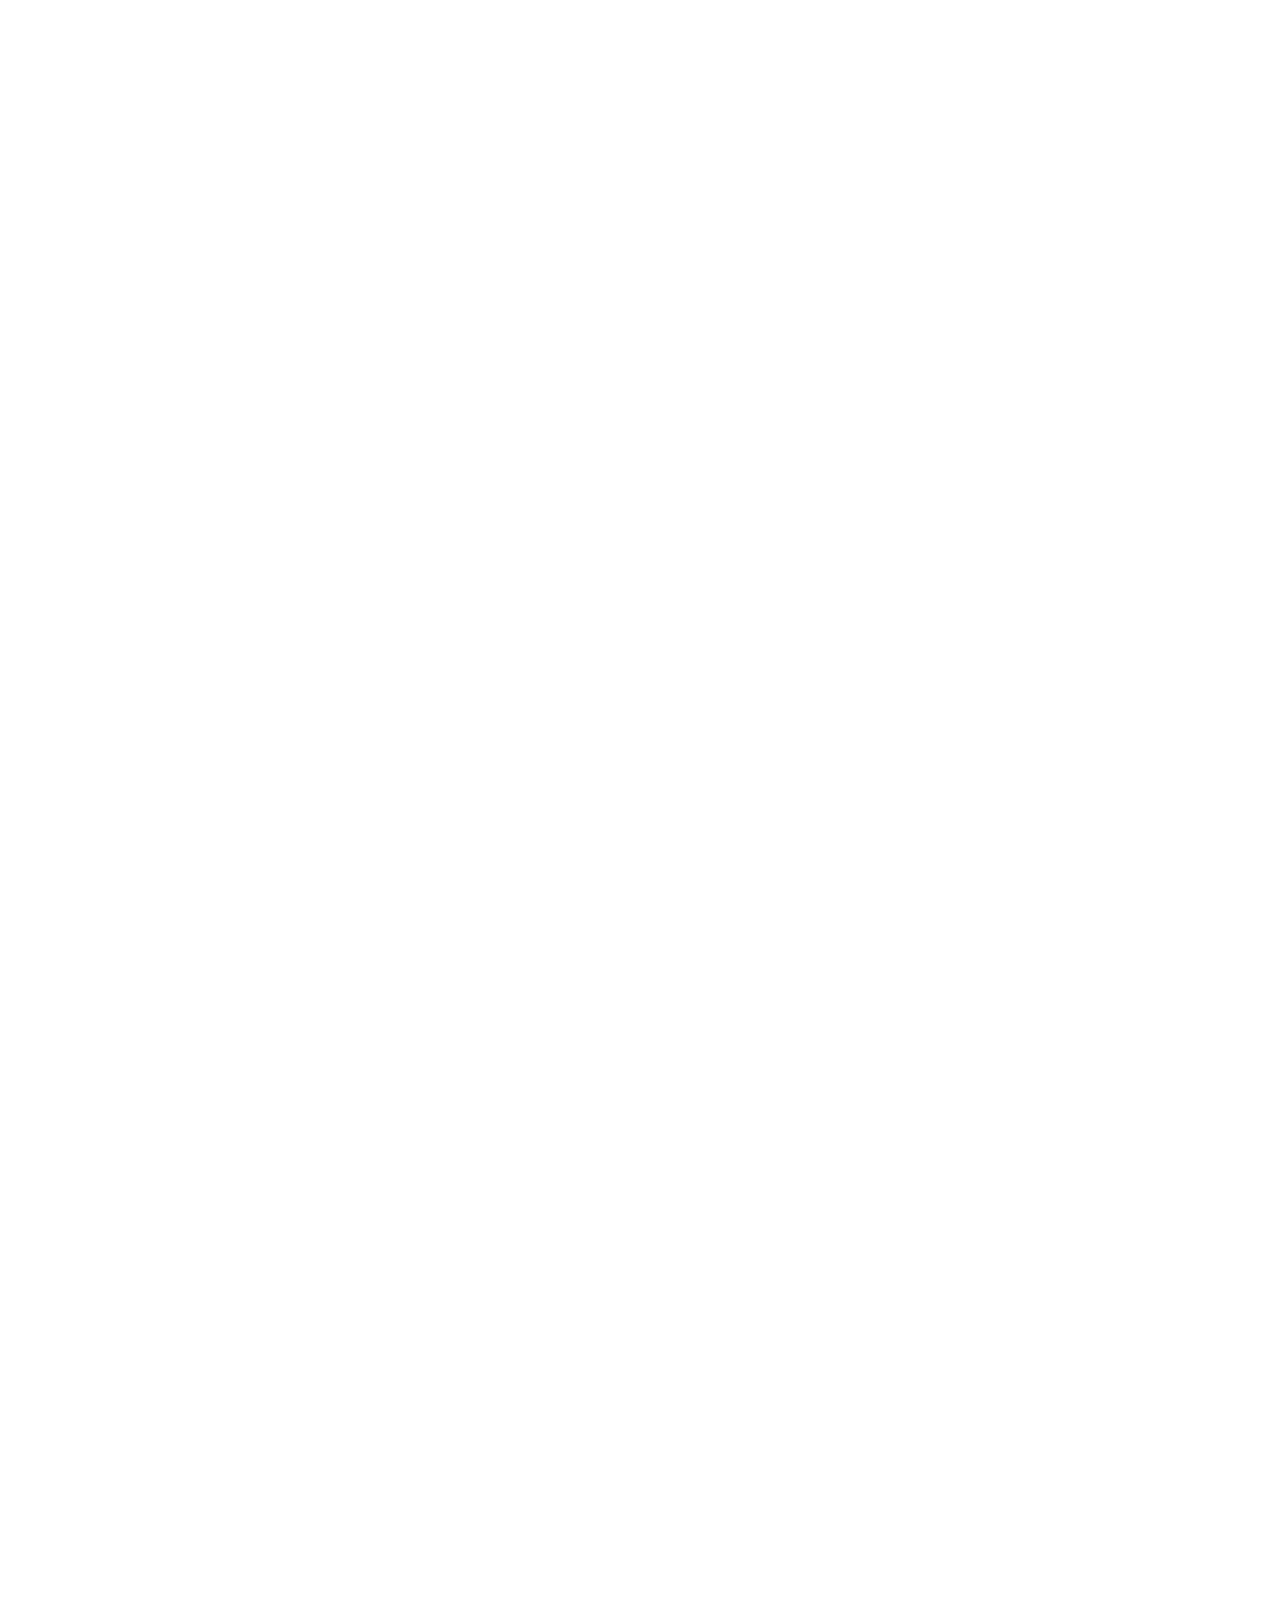
==== commit e0bb7e54: "background" ====
--- a/timeline/index.html
+++ b/timeline/index.html
@@ -7,9 +7,9 @@
   <title>Miss Liao and Mr Ye -- Timeline</title>
   <link href="https://cdn.jsdelivr.net/npm/bootstrap@3.3.4/dist/css/bootstrap.min.css" rel="stylesheet">
   <link rel="stylesheet" type="text/css" href="style.css" />
-  <link rel="stylesheet" type="text/css" href="../style.css" />
 </head>
 <body>
+  <canvas></canvas>
   <div class="container">
     <div class="row">
       <div class="col-md-12">
@@ -281,7 +281,12 @@
   <script type="text/javascript" src="script.js"></script>
   <script type="text/javascript">
     function time_diff(year, month, day) {
-      return parseInt((new Date - new Date(year, month-1, day)) / (1000 * 60 * 60 * 24));
+      var res = (new Date - new Date(year, month-1, day)) / (1000 * 60 * 60 * 24);
+      if (res > 0) {
+        return parseInt(res);
+      } else {
+        return parseInt(res) - 1;
+      }
     }
 
     $(document).ready(function () {
@@ -304,6 +309,94 @@
       $('#countdown13').text(time_diff(2022, 2, 26));
       $('#countdown14').text(time_diff(2022, 3, 27));
     });
+
+    var canvas = document.querySelector("canvas");
+    var ctx = canvas.getContext("2d");
+    var ww, wh;
+    function onResize() {
+      ww = canvas.width = window.outerWidth;
+      // wh = canvas.height = window.outerHeight;
+      wh = canvas.height = document.documentElement.scrollHeight;
+    }
+    ctx.strokeStyle = "red";
+    ctx.shadowBlur = 25;
+    ctx.shadowColor = "hsla(0, 100%, 60%,0.5)";
+    var precision = 150;
+    var hearts = [];
+    var mouseMoved = false;
+    function onMove(e) {
+      mouseMoved = true;
+      if(e.type === "touchmove"){
+        hearts.push(new Heart(e.touches[0].clientX, e.touches[0].clientY));
+        hearts.push(new Heart(e.touches[0].clientX, e.touches[0].clientY));
+      }
+      else{
+        hearts.push(new Heart(e.clientX, e.clientY));
+        hearts.push(new Heart(e.clientX, e.clientY));
+      }
+    }
+
+    var Heart = function(x,y){
+      this.x = x || Math.random() * ww;
+      this.y = y || Math.random() * wh;
+      this.size = Math.random() * 2 + 1;
+      this.shadowBlur = Math.random() * 10;
+      this.speedX = (Math.random() + 0.2 - 0.6) * 8;
+      this.speedY = (Math.random() + 0.2 - 0.6) * 8;
+      this.speedSize = Math.random()*0.05 + 0.01;
+      this.opacity = 1;
+      this.vertices = [];
+      for (var i = 0; i < precision; i++) {
+        var step = (i / precision - 0.5) * (Math.PI * 2);
+        var vector = {
+          x : (15 * Math.pow(Math.sin(step), 3)),
+          y : -(13 * Math.cos(step) - 5 * Math.cos(2 * step) - 2 * Math.cos(3 * step) - Math.cos(4 * step)) 
+        }
+        this.vertices.push(vector);
+      }
+    }
+
+    Heart.prototype.draw = function(){
+      this.size -= this.speedSize;
+      this.x += this.speedX;
+      this.y += this.speedY;
+      ctx.save();
+      ctx.translate(-1000, this.y);
+      ctx.scale(this.size, this.size);
+      ctx.beginPath();
+      for (var i = 0; i < precision; i++) {
+        var vector = this.vertices[i];
+        ctx.lineTo(vector.x, vector.y);
+      }
+      ctx.globalAlpha = this.size;
+      ctx.shadowBlur = Math.round((3 - this.size) * 10);
+      ctx.shadowColor = "hsla(0, 100%, 60%,0.5)";
+      ctx.shadowOffsetX = this.x + 1000;
+      ctx.globalCompositeOperation = "screen"
+      ctx.closePath();
+      ctx.fill()
+      ctx.restore();
+    };
+
+    function render(a){
+      requestAnimationFrame(render);
+      hearts.push(new Heart())
+      ctx.clearRect(0, 0, ww, wh);
+      for (var i = 0; i < hearts.length; i++) {
+        hearts[i].draw();
+        if(hearts[i].size <= 0){
+          hearts.splice(i, 1);
+          i--;
+        }
+      }
+    }
+    onResize();
+    window.addEventListener("mousemove", onMove);
+    window.addEventListener("touchmove", onMove);
+    window.addEventListener("resize", onResize);
+    requestAnimationFrame(render);
+    var interval = setInterval(onResize, 1000);
+    setTimeout("window.clearInterval(interval)", 10000);
   </script>
 </body>
 </html>